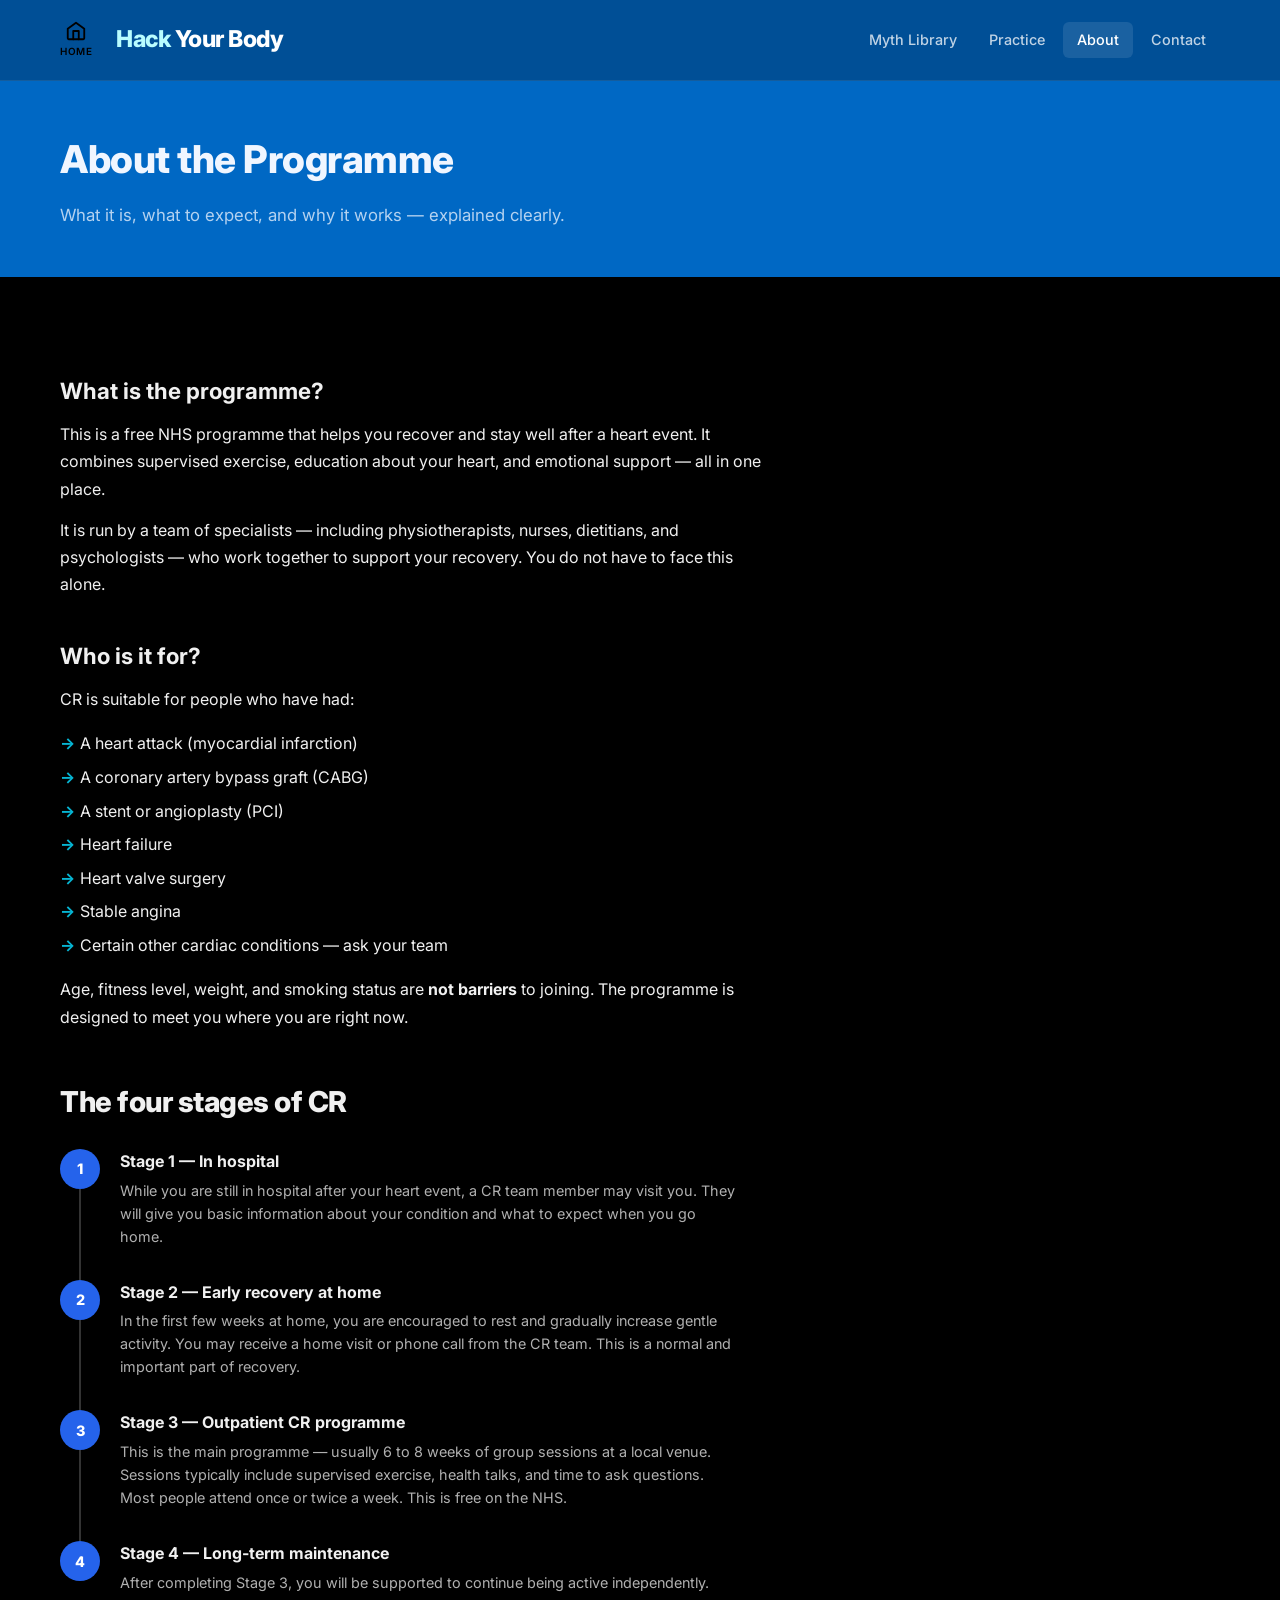
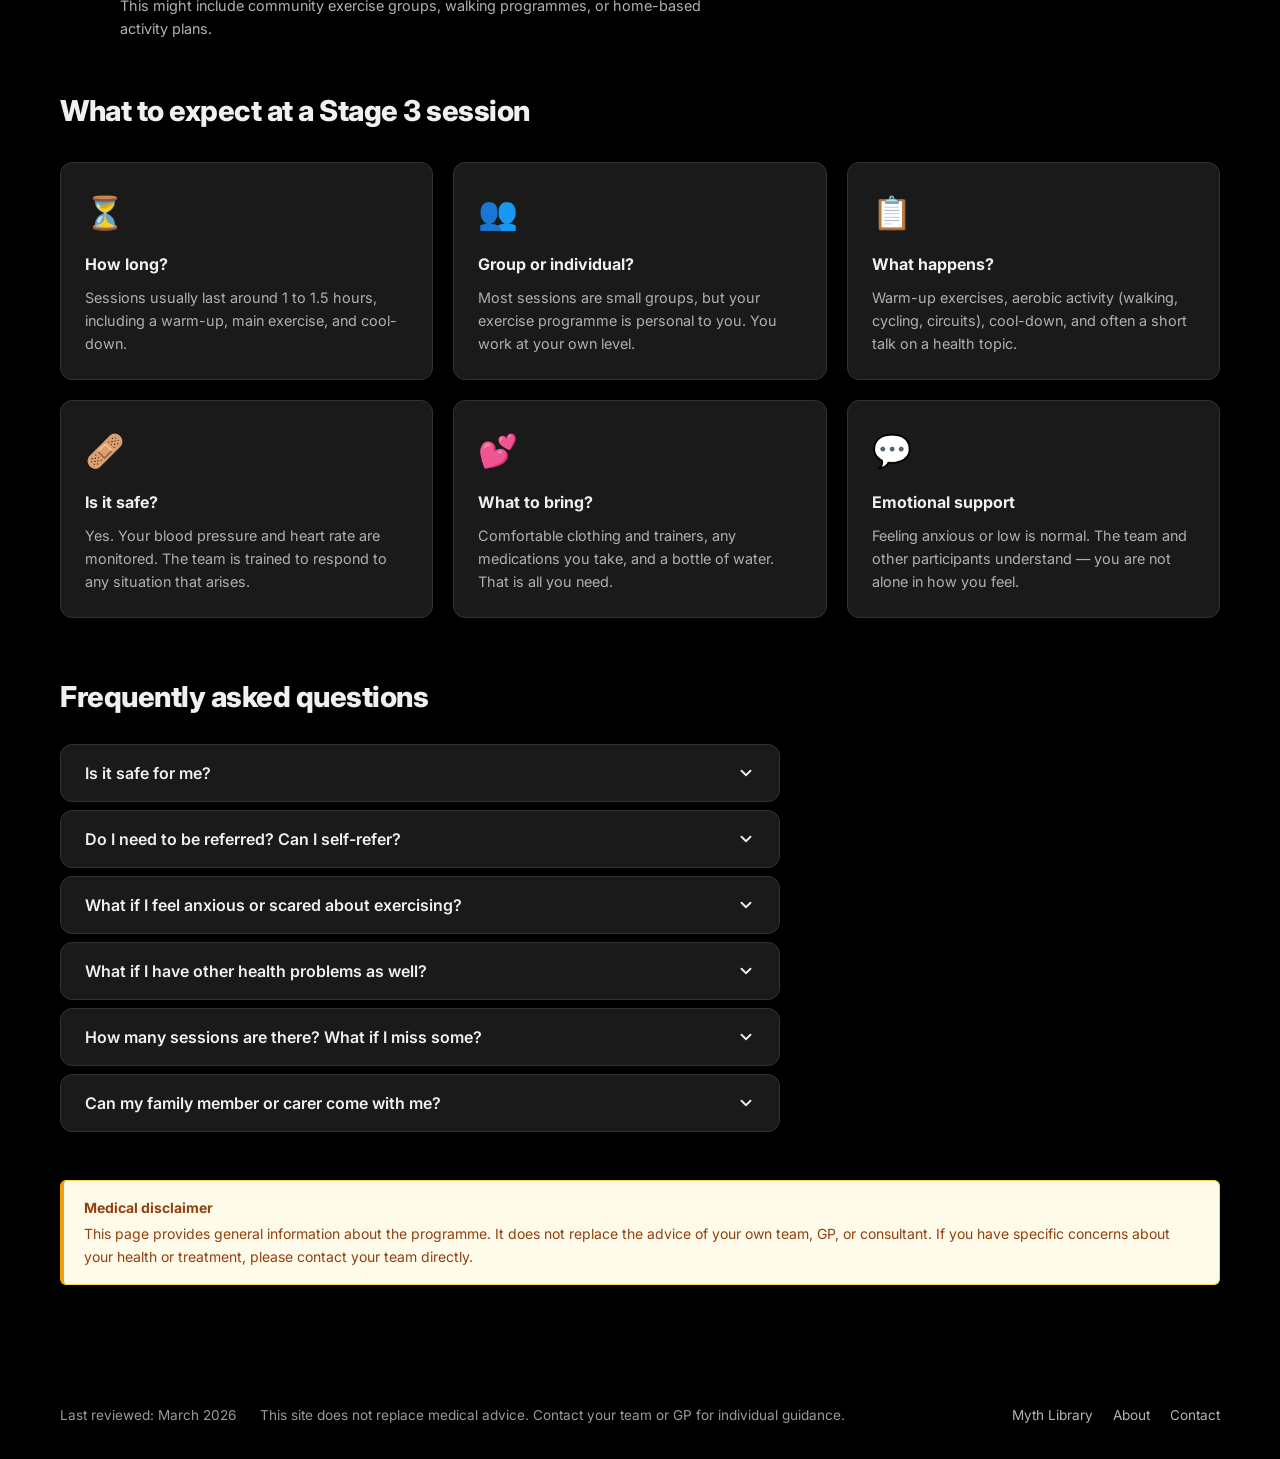
==== about.html @ 9293b3fe "Make home icon black; remove duplicate Home nav link from all pages Co-Authored-By: Claude Sonnet 4." ====
<!DOCTYPE html>
<html lang="en">
<head>
  <meta charset="UTF-8" />
  <meta name="viewport" content="width=device-width, initial-scale=1.0" />
  <title>About the Programme | Hack Your Body: Fact vs Myth</title>
  <meta name="description" content="What is the programme? What happens at sessions? Find clear, plain-English answers to your questions." />
  <link rel="stylesheet" href="css/style.css" />
</head>
<body>

  <!-- Desktop header -->
  <header class="site-header">
    <div class="container">
      <a href="index.html" class="home-icon-btn" aria-label="Home">
        <svg viewBox="0 0 24 24" fill="none" stroke="currentColor" stroke-width="2" stroke-linecap="round" stroke-linejoin="round" aria-hidden="true"><path d="M3 9.5L12 3l9 6.5V20a1 1 0 01-1 1H4a1 1 0 01-1-1z"/><path d="M9 21V12h6v9"/></svg>
        Home
      </a>
      <a href="index.html" class="logo"><span>Hack</span> Your Body</a>
      <nav aria-label="Main navigation">
        <a href="library.html">Myth Library</a>
        <a href="practice.html">Practice</a>
        <a href="about.html">About</a>
        <a href="contact.html">Contact</a>
      </nav>
    </div>
  </header>

  <!-- Page hero -->
  <section class="page-hero">
    <div class="container">
      <h1>About the Programme</h1>
      <p>What it is, what to expect, and why it works — explained clearly.</p>
    </div>
  </section>

  <main>
    <section class="section">
      <div class="container">

        <article class="prose">
          <h2>What is the programme?</h2>
          <p>
            This is a free NHS programme that helps you recover and stay well after a heart event.
            It combines supervised exercise, education about your heart, and emotional support — all in one place.
          </p>
          <p>
            It is run by a team of specialists — including physiotherapists, nurses, dietitians, and psychologists —
            who work together to support your recovery. You do not have to face this alone.
          </p>

          <h2>Who is it for?</h2>
          <p>CR is suitable for people who have had:</p>
          <ul>
            <li>A heart attack (myocardial infarction)</li>
            <li>A coronary artery bypass graft (CABG)</li>
            <li>A stent or angioplasty (PCI)</li>
            <li>Heart failure</li>
            <li>Heart valve surgery</li>
            <li>Stable angina</li>
            <li>Certain other cardiac conditions — ask your team</li>
          </ul>
          <p>
            Age, fitness level, weight, and smoking status are <strong>not barriers</strong> to joining.
            The programme is designed to meet you where you are right now.
          </p>
        </article>

        <!-- Stages timeline -->
        <h2 class="section-title" style="margin: 48px 0 24px;">The four stages of CR</h2>
        <div class="stages" role="list">
          <div class="stage-item" role="listitem">
            <div class="stage-num" aria-hidden="true">1</div>
            <div class="stage-body">
              <h3>Stage 1 — In hospital</h3>
              <p>
                While you are still in hospital after your heart event, a CR team member may visit you.
                They will give you basic information about your condition and what to expect when you go home.
              </p>
            </div>
          </div>
          <div class="stage-item" role="listitem">
            <div class="stage-num" aria-hidden="true">2</div>
            <div class="stage-body">
              <h3>Stage 2 — Early recovery at home</h3>
              <p>
                In the first few weeks at home, you are encouraged to rest and gradually increase gentle activity.
                You may receive a home visit or phone call from the CR team. This is a normal and important part of recovery.
              </p>
            </div>
          </div>
          <div class="stage-item" role="listitem">
            <div class="stage-num" aria-hidden="true">3</div>
            <div class="stage-body">
              <h3>Stage 3 — Outpatient CR programme</h3>
              <p>
                This is the main programme — usually 6 to 8 weeks of group sessions at a local venue.
                Sessions typically include supervised exercise, health talks, and time to ask questions.
                Most people attend once or twice a week. This is free on the NHS.
              </p>
            </div>
          </div>
          <div class="stage-item" role="listitem">
            <div class="stage-num" aria-hidden="true">4</div>
            <div class="stage-body">
              <h3>Stage 4 — Long-term maintenance</h3>
              <p>
                After completing Stage 3, you will be supported to continue being active independently.
                This might include community exercise groups, walking programmes, or home-based activity plans.
              </p>
            </div>
          </div>
        </div>

        <!-- What to expect -->
        <h2 class="section-title" style="margin: 48px 0 24px;">What to expect at a Stage 3 session</h2>
        <div class="info-grid">
          <div class="info-card">
            <div class="info-card-icon">&#9203;</div>
            <h3>How long?</h3>
            <p>Sessions usually last around 1 to 1.5 hours, including a warm-up, main exercise, and cool-down.</p>
          </div>
          <div class="info-card">
            <div class="info-card-icon">&#128101;</div>
            <h3>Group or individual?</h3>
            <p>Most sessions are small groups, but your exercise programme is personal to you. You work at your own level.</p>
          </div>
          <div class="info-card">
            <div class="info-card-icon">&#128203;</div>
            <h3>What happens?</h3>
            <p>Warm-up exercises, aerobic activity (walking, cycling, circuits), cool-down, and often a short talk on a health topic.</p>
          </div>
          <div class="info-card">
            <div class="info-card-icon">&#129657;</div>
            <h3>Is it safe?</h3>
            <p>Yes. Your blood pressure and heart rate are monitored. The team is trained to respond to any situation that arises.</p>
          </div>
          <div class="info-card">
            <div class="info-card-icon">&#128149;</div>
            <h3>What to bring?</h3>
            <p>Comfortable clothing and trainers, any medications you take, and a bottle of water. That is all you need.</p>
          </div>
          <div class="info-card">
            <div class="info-card-icon">&#128172;</div>
            <h3>Emotional support</h3>
            <p>Feeling anxious or low is normal. The team and other participants understand — you are not alone in how you feel.</p>
          </div>
        </div>

        <!-- FAQs -->
        <h2 class="section-title" style="margin: 56px 0 24px;">Frequently asked questions</h2>
        <div class="faq-list" role="list">

          <div class="faq-item" role="listitem">
            <button class="faq-question" aria-expanded="false" aria-controls="faq1">
              Is it safe for me?
              <svg class="chevron" width="18" height="18" viewBox="0 0 24 24" fill="none" stroke="currentColor" stroke-width="2.5" stroke-linecap="round" aria-hidden="true">
                <path d="M6 9l6 6 6-6"/>
              </svg>
            </button>
            <div class="faq-answer" id="faq1" role="region">
              Yes, for almost everyone. Before your first session you will have an individual assessment that checks your fitness,
              medical history, and any risk factors. The exercise programme is then designed specifically for you.
              The team monitors you at every session. Serious events during CR are extremely rare.
            </div>
          </div>

          <div class="faq-item" role="listitem">
            <button class="faq-question" aria-expanded="false" aria-controls="faq2">
              Do I need to be referred? Can I self-refer?
              <svg class="chevron" width="18" height="18" viewBox="0 0 24 24" fill="none" stroke="currentColor" stroke-width="2.5" stroke-linecap="round" aria-hidden="true">
                <path d="M6 9l6 6 6-6"/>
              </svg>
            </button>
            <div class="faq-answer" id="faq2" role="region">
              Most people are referred automatically by the hospital after a cardiac event.
              If you were not referred, or if some time has passed, you can ask your GP, cardiologist, or cardiac nurse to refer you.
              In some areas self-referral is possible — contact us to find out.
            </div>
          </div>

          <div class="faq-item" role="listitem">
            <button class="faq-question" aria-expanded="false" aria-controls="faq3">
              What if I feel anxious or scared about exercising?
              <svg class="chevron" width="18" height="18" viewBox="0 0 24 24" fill="none" stroke="currentColor" stroke-width="2.5" stroke-linecap="round" aria-hidden="true">
                <path d="M6 9l6 6 6-6"/>
              </svg>
            </button>
            <div class="faq-answer" id="faq3" role="region">
              This is one of the most common feelings people have before starting — and the team fully expects it.
              Tell your team how you feel at your first appointment. They will work at your pace, explain exactly what is happening,
              and support you every step of the way. Many people who were very anxious at the start find it to be life-changing.
            </div>
          </div>

          <div class="faq-item" role="listitem">
            <button class="faq-question" aria-expanded="false" aria-controls="faq4">
              What if I have other health problems as well?
              <svg class="chevron" width="18" height="18" viewBox="0 0 24 24" fill="none" stroke="currentColor" stroke-width="2.5" stroke-linecap="round" aria-hidden="true">
                <path d="M6 9l6 6 6-6"/>
              </svg>
            </button>
            <div class="faq-answer" id="faq4" role="region">
              The team are experienced in working with people who have multiple health conditions — such as diabetes,
              arthritis, obesity, or lung disease. Your programme will be adapted to take all of your needs into account.
              Just be honest about everything at your assessment.
            </div>
          </div>

          <div class="faq-item" role="listitem">
            <button class="faq-question" aria-expanded="false" aria-controls="faq5">
              How many sessions are there? What if I miss some?
              <svg class="chevron" width="18" height="18" viewBox="0 0 24 24" fill="none" stroke="currentColor" stroke-width="2.5" stroke-linecap="round" aria-hidden="true">
                <path d="M6 9l6 6 6-6"/>
              </svg>
            </button>
            <div class="faq-answer" id="faq5" role="region">
              Most Stage 3 programmes run for 6 to 8 weeks, typically one or two sessions per week.
              If you miss sessions, do not give up — contact the team. Every session you attend provides benefit,
              and partial attendance is far better than stopping completely.
            </div>
          </div>

          <div class="faq-item" role="listitem">
            <button class="faq-question" aria-expanded="false" aria-controls="faq6">
              Can my family member or carer come with me?
              <svg class="chevron" width="18" height="18" viewBox="0 0 24 24" fill="none" stroke="currentColor" stroke-width="2.5" stroke-linecap="round" aria-hidden="true">
                <path d="M6 9l6 6 6-6"/>
              </svg>
            </button>
            <div class="faq-answer" id="faq6" role="region">
              Yes — family members and carers are welcome to attend with you, especially at the start.
              Education sessions in particular are very helpful for people who support someone who has had a heart event.
              Let the team know when you book.
            </div>
          </div>

        </div>

        <div class="disclaimer" role="note" style="margin-top:48px;">
          <strong>Medical disclaimer</strong>
          This page provides general information about the programme. It does not replace the advice of your own team, GP, or consultant.
          If you have specific concerns about your health or treatment, please contact your team directly.
        </div>

      </div>
    </section>
  </main>

  <!-- Footer -->
  <footer class="site-footer">
    <div class="container">
      <div class="footer-meta">
        <span>Last reviewed: March 2026</span>
        <span>This site does not replace medical advice. Contact your team or GP for individual guidance.</span>
      </div>
      <div class="footer-links">
        <a href="library.html">Myth Library</a>
        <a href="about.html">About</a>
        <a href="contact.html">Contact</a>
      </div>
    </div>
  </footer>

  <!-- Mobile bottom nav -->
  <nav class="mobile-nav" aria-label="Mobile navigation">
    <a href="index.html">
      <svg viewBox="0 0 24 24" fill="none" stroke="currentColor" stroke-width="2" stroke-linecap="round" stroke-linejoin="round" aria-hidden="true">
        <path d="M3 9.5L12 3l9 6.5V20a1 1 0 01-1 1H4a1 1 0 01-1-1z"/><path d="M9 21V12h6v9"/>
      </svg>
      Home
    </a>
    <a href="library.html">
      <svg viewBox="0 0 24 24" fill="none" stroke="currentColor" stroke-width="2" stroke-linecap="round" stroke-linejoin="round" aria-hidden="true">
        <rect x="3" y="3" width="7" height="7" rx="1"/><rect x="14" y="3" width="7" height="7" rx="1"/>
        <rect x="3" y="14" width="7" height="7" rx="1"/><rect x="14" y="14" width="7" height="7" rx="1"/>
      </svg>
      Library
    </a>
    <a href="about.html" class="active">
      <svg viewBox="0 0 24 24" fill="none" stroke="currentColor" stroke-width="2" stroke-linecap="round" stroke-linejoin="round" aria-hidden="true">
        <circle cx="12" cy="12" r="10"/><path d="M12 8v4M12 16h.01"/>
      </svg>
      About
    </a>
    <a href="contact.html">
      <svg viewBox="0 0 24 24" fill="none" stroke="currentColor" stroke-width="2" stroke-linecap="round" stroke-linejoin="round" aria-hidden="true">
        <path d="M22 16.92v3a2 2 0 01-2.18 2 19.8 19.8 0 01-8.63-3.07A19.5 19.5 0 013.07 9.8a19.8 19.8 0 01-3.07-8.67A2 2 0 012 1h3a2 2 0 012 1.72c.127.96.361 1.903.7 2.81a2 2 0 01-.45 2.11L6.09 8.91a16 16 0 006 6l1.27-1.27a2 2 0 012.11-.45c.907.339 1.85.573 2.81.7A2 2 0 0122 16.92z"/>
      </svg>
      Contact
    </a>
  </nav>

  <script src="js/app.js"></script>
</body>
</html>
---- css/style.css ----
/* ─────────────────────────────────────────────
   Hack Your Body: Fact vs Myth
   Main Stylesheet
───────────────────────────────────────────── */

/* Google Fonts */
@import url('https://fonts.googleapis.com/css2?family=Inter:wght@400;500;600;700;800&display=swap');

/* ─── Variables ─────────────────────────────── */
:root {
  --color-hero-bg:   #0068C4;
  --color-hero-text: #f0f6ff;
  --color-primary:   #2563eb;
  --color-primary-dark: #1d4ed8;
  --color-accent:    #06b6d4;
  --color-myth:      #dc2626;
  --color-myth-bg:   #fff5f5;
  --color-fact:      #16a34a;
  --color-fact-bg:   #f0fdf4;
  --color-bg:        #000000;
  --color-card:      #1a1a1a;
  --color-text:      #f0f0f0;
  --color-muted:     #b0b0b0;
  --color-border:    #333333;
  --color-tag-bg:    #e0f2fe;
  --color-tag-text:  #0369a1;

  --font:            'Inter', system-ui, -apple-system, sans-serif;
  --radius-sm:       6px;
  --radius-md:       12px;
  --radius-lg:       20px;
  --shadow-sm:       0 1px 3px rgba(0,0,0,.08), 0 1px 2px rgba(0,0,0,.06);
  --shadow-md:       0 4px 16px rgba(0,0,0,.10), 0 2px 6px rgba(0,0,0,.06);
  --shadow-lg:       0 10px 40px rgba(0,0,0,.14);
  --transition:      0.2s ease;
  --max-width:       1200px;
  --mobile-nav-h:    68px;
}

/* ─── Reset ─────────────────────────────── */
*, *::before, *::after { box-sizing: border-box; margin: 0; padding: 0; }
html { font-size: 16px; scroll-behavior: smooth; }
body {
  font-family: var(--font);
  background: var(--color-bg);
  color: var(--color-text);
  line-height: 1.6;
  padding-bottom: calc(var(--mobile-nav-h) + 8px);
}
img { max-width: 100%; display: block; }
a { color: var(--color-primary); text-decoration: none; }
a:hover { text-decoration: underline; }
button { font-family: var(--font); cursor: pointer; }
ul { list-style: none; }

/* ─── Utilities ─────────────────────────────── */
.container {
  width: 100%;
  max-width: var(--max-width);
  margin: 0 auto;
  padding: 0 20px;
}
.sr-only {
  position: absolute; width: 1px; height: 1px;
  padding: 0; margin: -1px; overflow: hidden;
  clip: rect(0,0,0,0); border: 0;
}
.text-muted { color: var(--color-muted); }

/* ─── Buttons ─────────────────────────────── */
.btn {
  display: inline-flex;
  align-items: center;
  gap: 8px;
  padding: 12px 24px;
  border-radius: var(--radius-md);
  font-size: 0.95rem;
  font-weight: 600;
  border: 2px solid transparent;
  transition: all var(--transition);
  cursor: pointer;
  text-decoration: none;
}
.btn-primary {
  background: var(--color-primary);
  color: #fff;
}
.btn-primary:hover {
  background: var(--color-primary-dark);
  text-decoration: none;
  transform: translateY(-1px);
  box-shadow: var(--shadow-md);
}
.btn-outline {
  background: transparent;
  border-color: var(--color-primary);
  color: var(--color-primary);
}
.btn-outline:hover {
  background: var(--color-primary);
  color: #fff;
  text-decoration: none;
}
.btn-ghost {
  background: transparent;
  border-color: transparent;
  color: var(--color-muted);
}
.btn-ghost:hover { background: var(--color-border); text-decoration: none; }

/* ─── Home icon button ───────────────────────────── */
.home-icon-btn {
  display: flex;
  flex-direction: column;
  align-items: center;
  gap: 2px;
  color: #000;
  text-decoration: none;
  font-size: 0.62rem;
  font-weight: 600;
  letter-spacing: 0.6px;
  text-transform: uppercase;
  flex-shrink: 0;
  transition: opacity 0.2s;
}
.home-icon-btn:hover { opacity: 0.7; }
.home-icon-btn svg { width: 22px; height: 22px; }

/* ─── Desktop Header ─────────────────────────────── */
.site-header {
  background: #004F96;
  position: relative;
  z-index: 100;
  position: sticky;
  top: 0;
  z-index: 100;
  border-bottom: 1px solid rgba(255,255,255,.08);
}
.site-header .container {
  display: flex;
  align-items: center;
  height: 80px;
  gap: 24px;
}
.logo {
  font-size: 1.45rem;
  font-weight: 800;
  color: #fff;
  letter-spacing: -0.5px;
  text-decoration: none;
  flex-shrink: 0;
  margin-right: auto;
}
.hero-logo {
  height: 160px;
  width: auto;
  margin: 0 auto 24px;
  display: block;
}
.logo span { color: #B8FDFF; }
.logo-est {
  font-size: 0.62rem;
  color: rgba(255,255,255,0.4);
  font-weight: 400;
  letter-spacing: 0.5px;
  margin-left: 6px;
  vertical-align: super;
}
.header-search-wrap {
  display: flex;
  align-items: center;
  gap: 4px;
  width: 220px;
}
.header-search-wrap .search-icon { color: rgba(255,255,255,0.4); flex-shrink: 0; width: 13px; height: 13px; }
.header-search-wrap input {
  background: transparent;
  border: none;
  border-bottom: 1px solid rgba(255,255,255,0.2);
  outline: none;
  color: rgba(255,255,255,0.8);
  font-size: 0.68rem;
  width: 100%;
  padding: 1px 0;
  transition: border-color 0.3s ease;
}
.header-search-wrap:focus-within input { border-color: rgba(255,255,255,0.5); }
.header-search-wrap input::placeholder { color: rgba(255,255,255,0.35); }
.site-header nav {
  display: flex;
  align-items: center;
  gap: 4px;
}
.site-header nav a {
  color: rgba(255,255,255,.75);
  font-size: 0.9rem;
  font-weight: 500;
  padding: 6px 14px;
  border-radius: var(--radius-sm);
  text-decoration: none;
  transition: all var(--transition);
}
.site-header nav a:hover,
.site-header nav a.active {
  color: #fff;
  background: rgba(255,255,255,.1);
}


/* ─── Abbreviation expanders ────────────── */
.abbr-list {
  display: flex;
  flex-direction: row;
  gap: 8px;
  margin-top: 28px;
  margin-left: auto;
  margin-right: auto;
  text-align: left;
  justify-content: center;
}
.abbr-item {
  background: rgba(255,255,255,0.07);
  border: 1px solid rgba(255,255,255,0.12);
  border-radius: 8px;
  overflow: hidden;
}
.abbr-trigger {
  width: 100%;
  display: flex;
  align-items: center;
  gap: 12px;
  padding: 10px 16px;
  background: transparent;
  border: none;
  color: #fff;
}
.abbr-icon {
  font-size: 1.2rem;
  line-height: 1;
}
.abbr-tag {
  font-size: 0.95rem;
  font-weight: 700;
  color: #7DF9FF;
  letter-spacing: 0.5px;
}
.abbr-body {
  max-height: 0;
  overflow: hidden;
  transition: max-height 0.35s ease, padding 0.35s ease;
  font-size: 0.82rem;
  color: rgba(255,255,255,0.8);
  padding: 0 16px;
}
.abbr-item:hover .abbr-body {
  max-height: 120px;
  padding: 0 16px 12px;
}
.abbr-item:nth-child(1) {
  background: rgba(52,211,153,0.12);
  border-color: rgba(52,211,153,0.45);
}
.abbr-item:nth-child(2) {
  background: rgba(180,100,255,0.12);
  border-color: rgba(180,100,255,0.45);
}
.abbr-item:nth-child(3) {
  background: rgba(255,160,30,0.12);
  border-color: rgba(255,160,30,0.45);
}
.abbr-item:nth-child(1):hover, .abbr-item:nth-child(1).tapped { background: rgba(52,211,153,0.22);  border-color: rgba(52,211,153,0.7); }
.abbr-item:nth-child(2):hover, .abbr-item:nth-child(2).tapped { background: rgba(180,100,255,0.22); border-color: rgba(180,100,255,0.7); }
.abbr-item:nth-child(3):hover, .abbr-item:nth-child(3).tapped { background: rgba(255,160,30,0.22);  border-color: rgba(255,160,30,0.7); }
.abbr-item.tapped .abbr-body { max-height: 120px; padding: 0 16px 12px; }

/* ─── Navigation Hub ────────────────────── */
.nav-hub {
  padding: 60px 0 80px;
  position: relative;
  z-index: 1;
  overflow: visible;
}
.nav-hub-with-logos {
  display: flex;
  align-items: center;
  justify-content: center;
  gap: 24px;
}
.hub-side-logo {
  height: 100px;
  width: auto;
  flex-shrink: 0;
  opacity: 0.85;
}
.nav-hub-grid {
  display: grid;
  grid-template-columns: repeat(3, 1fr);
  gap: 24px;
  max-width: 900px;
  margin: 0 auto;
}
.nav-hub-card {
  display: flex;
  flex-direction: column;
  background: #1a1a1a;
  border: 1px solid #333;
  border-radius: 16px;
  overflow: hidden;
  text-decoration: none;
  transition: transform 0.2s ease, border-color 0.2s ease, box-shadow 0.2s ease;
  aspect-ratio: 1 / 1;
  cursor: pointer;
}
.nav-hub-card:hover {
  transform: translateY(-4px);
  border-color: #7DF9FF;
  box-shadow: 0 8px 32px rgba(125,249,255,0.15);
  text-decoration: none;
}
.nav-hub-img-placeholder {
  flex: 1;
  background: #2a2a2a;
  display: flex;
  align-items: center;
  justify-content: center;
  border-bottom: 1px solid #333;
}
.nav-hub-img-text {
  color: #666;
  font-size: 0.85rem;
}
.nav-hub-icon {
  flex: 1;
  display: flex;
  align-items: center;
  justify-content: center;
  font-size: 4rem;
}
.nav-hub-label {
  display: flex;
  align-items: center;
  justify-content: space-between;
  padding: 16px 20px;
  background: #111;
  border-top: 1px solid #333;
}
.nav-hub-title {
  color: #f0f0f0;
  font-size: 1rem;
  font-weight: 700;
  line-height: 1.3;
}
.nav-hub-arrow {
  color: #7DF9FF;
  font-size: 1.2rem;
  font-weight: 700;
  flex-shrink: 0;
  margin-left: 12px;
}
.nav-hub-card--tbd {
  opacity: 0.5;
  pointer-events: none;
}
@media (max-width: 700px) {
  .nav-hub-with-logos {
    flex-direction: column;
    gap: 16px;
  }
  .hub-side-logo {
    height: 60px;
  }
  .nav-hub-grid {
    grid-template-columns: 1fr;
    width: 100%;
  }
  .nav-hub-card {
    aspect-ratio: 3 / 1;
    flex-direction: row;
  }
  .nav-hub-img-placeholder {
    border-bottom: none;
    border-right: 1px solid #333;
    width: 120px;
    flex-shrink: 0;
  }
  .nav-hub-icon {
    font-size: 2rem;
    width: 80px;
    flex-shrink: 0;
  }
  .nav-hub-label {
    flex: 1;
  }
  .abbr-list {
    flex-direction: column;
  }
  .abbr-item {
    width: 100%;
  }
}

/* ─── Lightning Bolts ───────────────────── */
.bolt-layer {
  position: fixed;
  inset: 0;
  pointer-events: none;
  z-index: 0;
}
.bolt {
  position: absolute;
  fill: #7DF9FF;
  opacity: 0.45;
  cursor: pointer;
  transition: transform 0.2s ease, opacity 0.2s ease;
  pointer-events: all;
}
.bolt:hover { opacity: 1; }
.bolt-1 { width: 36px; height: 50px; top:  8%;  left:  3%;  transform: rotate(-10deg); }
.bolt-2 { width: 52px; height: 70px; top: 42%;  left:  1%;  transform: rotate(8deg); }
.bolt-3 { width: 28px; height: 40px; top: 75%;  left:  5%;  transform: rotate(15deg); }
.bolt-4 { width: 48px; height: 65px; top: 20%;  right:  2%; transform: rotate(-12deg); }
.bolt-5 { width: 30px; height: 42px; top: 60%;  right:  4%; transform: rotate(-15deg); }
.bolt-6 { width: 22px; height: 32px; top: 88%;  right:  7%; transform: rotate(10deg); }
.bolt-7 { width: 26px; height: 38px; top: 12%;  left: 48%;  transform: rotate(-8deg); }
.bolt-8 { width: 34px; height: 48px; top: 55%;  left: 52%;  transform: rotate(12deg); }
.bolt-9 { width: 28px; height: 40px; top: 82%;  left: 30%;  transform: rotate(-18deg); }
.bolt-1:hover { transform: rotate(-10deg) scale(1.3); }
.bolt-2:hover { transform: rotate(8deg)   scale(1.3); }
.bolt-3:hover { transform: rotate(15deg)  scale(1.3); }
.bolt-4:hover { transform: rotate(-12deg) scale(1.3); }
.bolt-5:hover { transform: rotate(-15deg) scale(1.3); }
.bolt-6:hover { transform: rotate(10deg)  scale(1.3); }
.bolt-7:hover { transform: rotate(-8deg)  scale(1.3); }
.bolt-8:hover { transform: rotate(12deg)  scale(1.3); }
.bolt-9:hover { transform: rotate(-18deg) scale(1.3); }

/* ─── Hero ─────────────────────────────── */
.hero {
  position: relative;
  z-index: 1;
  background: linear-gradient(to bottom, var(--color-hero-bg) 60%, #000000 100%);
  color: var(--color-hero-text);
  padding: 56px 0 48px;
  text-align: center;
  position: relative;
  overflow: visible;
}
.hero::before {
  content: '';
  position: absolute;
  inset: 0;
  background: radial-gradient(ellipse at 60% 0%, rgba(6,182,212,.15) 0%, transparent 70%),
              radial-gradient(ellipse at 10% 100%, rgba(37,99,235,.12) 0%, transparent 60%);
  pointer-events: none;
}
.hero .container { position: relative; }
.hero-eyebrow {
  display: inline-block;
  font-size: 0.75rem;
  font-weight: 700;
  text-transform: uppercase;
  letter-spacing: 1.5px;
  color: var(--color-accent);
  margin-bottom: 16px;
}
.hero h1 {
  font-size: clamp(2rem, 6vw, 3.5rem);
  font-weight: 800;
  letter-spacing: -1.5px;
  line-height: 1.1;
  margin-bottom: 16px;
}
.hero-hack { color: var(--color-accent); }
.hero h1 em {
  font-style: normal;
  color: #fff;
}
.hero-sub {
  font-size: clamp(1rem, 2.5vw, 1.2rem);
  color: rgba(240,246,255,.75);
  max-width: 560px;
  margin: 0 auto 36px;
}

/* Search bar */
.search-wrap {
  max-width: 560px;
  margin: 0 auto 32px;
  position: relative;
}
.search-wrap .search-icon {
  position: absolute;
  left: 18px;
  top: 50%;
  transform: translateY(-50%);
  color: var(--color-muted);
  pointer-events: none;
}
#search-input {
  width: 100%;
  padding: 16px 20px 16px 50px;
  border-radius: var(--radius-lg);
  border: 2px solid transparent;
  font-size: 1rem;
  font-family: var(--font);
  background: #fff;
  color: var(--color-text);
  box-shadow: var(--shadow-lg);
  outline: none;
  transition: border-color var(--transition);
}
#search-input:focus { border-color: var(--color-primary); }
#search-input::placeholder { color: var(--color-muted); }

/* Tag filter strip */
.tag-filter-strip {
  display: flex;
  flex-wrap: wrap;
  gap: 8px;
  justify-content: center;
}
.tag-filter-btn {
  padding: 6px 16px;
  border-radius: 999px;
  border: 2px solid rgba(255,255,255,.2);
  background: transparent;
  color: rgba(255,255,255,.8);
  font-size: 0.82rem;
  font-weight: 600;
  cursor: pointer;
  transition: all var(--transition);
}
.tag-filter-btn:hover {
  border-color: var(--color-accent);
  color: #fff;
}
.tag-filter-btn.active {
  background: var(--color-accent);
  border-color: var(--color-accent);
  color: #fff;
}

/* ─── Section wrappers ─────────────────────────────── */
.section {
  padding: 56px 0;
}
.section-header {
  display: flex;
  align-items: baseline;
  justify-content: space-between;
  flex-wrap: wrap;
  gap: 12px;
  margin-bottom: 32px;
}
.section-title {
  font-size: clamp(1.4rem, 3vw, 1.8rem);
  font-weight: 800;
  letter-spacing: -0.5px;
}
.section-count {
  font-size: 0.85rem;
  color: var(--color-muted);
  font-weight: 500;
}

/* ─── Cards grid ─────────────────────────────── */
.cards-grid {
  display: grid;
  grid-template-columns: 1fr;
  gap: 20px;
}
@media (min-width: 640px) {
  .cards-grid { grid-template-columns: repeat(2, 1fr); }
}
@media (min-width: 1024px) {
  .cards-grid { grid-template-columns: repeat(3, 1fr); }
}

/* ─── Myth Card ─────────────────────────────── */
.myth-card {
  background: var(--color-card);
  border-radius: var(--radius-md);
  box-shadow: var(--shadow-sm);
  overflow: hidden;
  display: flex;
  flex-direction: column;
  transition: box-shadow var(--transition), transform var(--transition);
  border: 1px solid var(--color-border);
}
.myth-card:hover {
  box-shadow: var(--shadow-md);
  transform: translateY(-2px);
}
.myth-card[hidden] { display: none; }

.card-myth {
  background: var(--color-myth-bg);
  padding: 20px;
  border-left: 4px solid var(--color-myth);
}
.card-fact {
  padding: 20px;
  flex: 1;
  display: flex;
  flex-direction: column;
  gap: 12px;
  border-left: 4px solid var(--color-fact);
  border-left-width: 0;
  position: relative;
}
.card-fact::before {
  content: '';
  position: absolute;
  left: 0; top: 0; bottom: 0;
  width: 4px;
  background: var(--color-fact);
}

.label {
  display: inline-flex;
  align-items: center;
  gap: 5px;
  font-size: 0.7rem;
  font-weight: 700;
  text-transform: uppercase;
  letter-spacing: 1px;
  padding: 3px 10px;
  border-radius: 999px;
  margin-bottom: 8px;
}
.label-myth {
  background: var(--color-myth);
  color: #fff;
}
.label-fact {
  background: var(--color-fact);
  color: #fff;
}

.card-myth p {
  font-size: 0.95rem;
  color: #7f1d1d;
  line-height: 1.55;
  font-style: italic;
}
.card-fact p {
  font-size: 0.95rem;
  color: var(--color-text);
  line-height: 1.55;
}

/* Detail block (shown in detail mode) */
.card-detail {
  display: none;
  flex-direction: column;
  gap: 10px;
  padding-top: 8px;
  border-top: 1px solid var(--color-border);
}
.detail-mode .card-detail { display: flex; }

.detail-item {
  font-size: 0.875rem;
  color: var(--color-text);
}
.detail-item strong {
  display: block;
  font-size: 0.75rem;
  text-transform: uppercase;
  letter-spacing: 0.8px;
  color: var(--color-muted);
  margin-bottom: 3px;
  font-weight: 700;
}

/* Evidence accordion */
.evidence-toggle {
  display: flex;
  align-items: center;
  gap: 6px;
  background: none;
  border: 1px solid var(--color-border);
  border-radius: var(--radius-sm);
  padding: 6px 12px;
  font-size: 0.8rem;
  font-weight: 600;
  color: var(--color-primary);
  cursor: pointer;
  transition: all var(--transition);
  align-self: flex-start;
  margin-top: 4px;
}
.evidence-toggle:hover { background: var(--color-bg); }
.evidence-toggle .chevron {
  transition: transform var(--transition);
}
.evidence-toggle[aria-expanded="true"] .chevron { transform: rotate(180deg); }

.evidence-content {
  display: none;
  padding: 12px;
  background: var(--color-bg);
  border-radius: var(--radius-sm);
  margin-top: 4px;
}
.evidence-content.open { display: block; }
.evidence-content li {
  font-size: 0.8rem;
  color: var(--color-muted);
  line-height: 1.6;
  padding: 4px 0;
  border-bottom: 1px solid var(--color-border);
}
.evidence-content li:last-child { border-bottom: none; }

/* Card footer / tags */
.card-footer {
  padding: 12px 20px 16px;
  display: flex;
  flex-wrap: wrap;
  gap: 6px;
}
.tag-chip {
  font-size: 0.75rem;
  font-weight: 600;
  color: var(--color-tag-text);
  background: var(--color-tag-bg);
  padding: 3px 10px;
  border-radius: 999px;
}

/* ─── No results ─────────────────────────────── */
.no-results {
  grid-column: 1/-1;
  text-align: center;
  padding: 60px 20px;
  color: var(--color-muted);
}
.no-results svg { margin: 0 auto 16px; opacity: .4; }
.no-results h3 { font-size: 1.2rem; margin-bottom: 8px; color: var(--color-text); }
.no-results p { font-size: 0.9rem; }

/* ─── CTA Strip ─────────────────────────────── */
.cta-strip {
  background: var(--color-primary);
  color: #fff;
  padding: 48px 0;
  text-align: center;
}
.cta-strip h2 {
  font-size: clamp(1.4rem, 3vw, 2rem);
  font-weight: 800;
  margin-bottom: 12px;
}
.cta-strip p {
  color: rgba(255,255,255,.8);
  max-width: 520px;
  margin: 0 auto 28px;
}
.cta-strip .btn-group {
  display: flex;
  gap: 12px;
  justify-content: center;
  flex-wrap: wrap;
}
.cta-strip .btn-primary {
  background: #fff;
  color: var(--color-primary);
}
.cta-strip .btn-primary:hover { background: #e0e7ff; }
.cta-strip .btn-outline {
  border-color: rgba(255,255,255,.5);
  color: #fff;
}
.cta-strip .btn-outline:hover { background: rgba(255,255,255,.15); }

/* ─── Page Hero (inner pages) ─────────────────────────────── */
.page-hero {
  background: var(--color-hero-bg);
  color: var(--color-hero-text);
  padding: 48px 0;
}
.page-hero h1 {
  font-size: clamp(1.6rem, 4vw, 2.4rem);
  font-weight: 800;
  letter-spacing: -0.5px;
  margin-bottom: 12px;
}
.page-hero p {
  color: rgba(240,246,255,.75);
  font-size: 1.05rem;
  max-width: 600px;
}

/* ─── Prose / Info sections ─────────────────────────────── */
.prose {
  max-width: 720px;
}
.prose h2 {
  font-size: 1.4rem;
  font-weight: 700;
  margin: 40px 0 12px;
  color: var(--color-text);
}
.prose h3 {
  font-size: 1.1rem;
  font-weight: 700;
  margin: 28px 0 8px;
  color: var(--color-text);
}
.prose p { margin-bottom: 14px; line-height: 1.7; }
.prose ul { margin: 0 0 14px 0; }
.prose ul li {
  padding: 4px 0 4px 20px;
  position: relative;
  line-height: 1.6;
}
.prose ul li::before {
  content: '→';
  position: absolute;
  left: 0;
  color: var(--color-accent);
  font-weight: 700;
}

/* FAQ accordion */
.faq-list { display: flex; flex-direction: column; gap: 8px; max-width: 720px; }
.faq-item {
  background: var(--color-card);
  border: 1px solid var(--color-border);
  border-radius: var(--radius-md);
  overflow: hidden;
}
.faq-question {
  width: 100%;
  text-align: left;
  background: none;
  border: none;
  padding: 18px 24px;
  font-size: 1rem;
  font-weight: 600;
  color: var(--color-text);
  cursor: pointer;
  display: flex;
  justify-content: space-between;
  align-items: center;
  gap: 12px;
  transition: background var(--transition);
}
.faq-question:hover { background: var(--color-bg); }
.faq-question .chevron { flex-shrink: 0; transition: transform var(--transition); }
.faq-question[aria-expanded="true"] .chevron { transform: rotate(180deg); }
.faq-answer {
  display: none;
  padding: 0 24px 18px;
  color: var(--color-text);
  line-height: 1.7;
  font-size: 0.95rem;
}
.faq-answer.open { display: block; }

/* Info grid */
.info-grid {
  display: grid;
  grid-template-columns: 1fr;
  gap: 20px;
  margin: 28px 0;
}
@media (min-width: 600px) {
  .info-grid { grid-template-columns: repeat(2, 1fr); }
}
@media (min-width: 900px) {
  .info-grid { grid-template-columns: repeat(3, 1fr); }
}
.info-card {
  background: var(--color-card);
  border: 1px solid var(--color-border);
  border-radius: var(--radius-md);
  padding: 24px;
  box-shadow: var(--shadow-sm);
}
.info-card-icon {
  font-size: 2rem;
  margin-bottom: 14px;
}
.info-card h3 {
  font-size: 1rem;
  font-weight: 700;
  margin-bottom: 8px;
}
.info-card p {
  font-size: 0.9rem;
  color: var(--color-muted);
  line-height: 1.6;
}

/* Stage timeline */
.stages {
  display: flex;
  flex-direction: column;
  gap: 0;
  max-width: 680px;
  margin: 24px 0;
}
.stage-item {
  display: flex;
  gap: 20px;
  padding-bottom: 32px;
  position: relative;
}
.stage-item:last-child { padding-bottom: 0; }
.stage-item::after {
  content: '';
  position: absolute;
  left: 19px;
  top: 40px;
  bottom: 0;
  width: 2px;
  background: var(--color-border);
}
.stage-item:last-child::after { display: none; }
.stage-num {
  flex-shrink: 0;
  width: 40px;
  height: 40px;
  border-radius: 50%;
  background: var(--color-primary);
  color: #fff;
  font-weight: 800;
  font-size: 0.9rem;
  display: flex;
  align-items: center;
  justify-content: center;
  position: relative;
  z-index: 1;
}
.stage-body h3 { font-size: 1rem; font-weight: 700; margin-bottom: 4px; }
.stage-body p { font-size: 0.9rem; color: var(--color-muted); line-height: 1.6; }

/* Contact cards */
.contact-grid {
  display: grid;
  grid-template-columns: 1fr;
  gap: 20px;
  margin: 32px 0;
}
@media (min-width: 640px) {
  .contact-grid { grid-template-columns: repeat(2, 1fr); }
}
.contact-card {
  background: var(--color-card);
  border: 1px solid var(--color-border);
  border-radius: var(--radius-md);
  padding: 28px;
  box-shadow: var(--shadow-sm);
}
.contact-card-icon {
  width: 48px; height: 48px;
  border-radius: var(--radius-sm);
  background: var(--color-tag-bg);
  display: flex;
  align-items: center;
  justify-content: center;
  font-size: 1.4rem;
  margin-bottom: 16px;
}
.contact-card h3 { font-size: 1.05rem; font-weight: 700; margin-bottom: 8px; }
.contact-card p { font-size: 0.9rem; color: var(--color-muted); line-height: 1.6; }
.contact-card a { color: var(--color-primary); font-weight: 600; }

/* Disclaimer box */
.disclaimer {
  background: #fffbeb;
  border: 1px solid #fcd34d;
  border-left: 4px solid #f59e0b;
  border-radius: var(--radius-sm);
  padding: 16px 20px;
  font-size: 0.875rem;
  color: #92400e;
  line-height: 1.6;
  margin: 32px 0;
}
.disclaimer strong { display: block; margin-bottom: 4px; }

/* ─── Footer ─────────────────────────────── */
.site-footer {
  background: #000000;
  color: rgba(255,255,255,.6);
  font-size: 0.85rem;
  padding: 32px 0;
  margin-bottom: var(--mobile-nav-h);
}
.site-footer .container {
  display: flex;
  flex-wrap: wrap;
  gap: 16px;
  align-items: center;
  justify-content: space-between;
}
.site-footer a { color: rgba(255,255,255,.7); }
.site-footer a:hover { color: #fff; }
.footer-meta { display: flex; flex-wrap: wrap; gap: 12px 24px; }
.footer-links { display: flex; gap: 20px; flex-wrap: wrap; }

/* ─── Mobile bottom nav ─────────────────────────────── */
.mobile-nav {
  display: flex;
  position: fixed;
  bottom: 0;
  left: 0;
  right: 0;
  height: var(--mobile-nav-h);
  background: var(--color-hero-bg);
  border-top: 1px solid rgba(255,255,255,.1);
  z-index: 200;
  box-shadow: 0 -4px 20px rgba(0,0,0,.2);
}
.mobile-nav a {
  flex: 1;
  display: flex;
  flex-direction: column;
  align-items: center;
  justify-content: center;
  gap: 4px;
  color: rgba(255,255,255,.5);
  font-size: 0.65rem;
  font-weight: 600;
  text-transform: uppercase;
  letter-spacing: 0.5px;
  text-decoration: none;
  transition: color var(--transition);
  padding-bottom: 4px;
}
.mobile-nav a svg { width: 22px; height: 22px; }
.mobile-nav a.active,
.mobile-nav a:hover { color: var(--color-accent); text-decoration: none; }

/* ─── Library page extras ─────────────────────────────── */
.library-controls {
  display: flex;
  flex-wrap: wrap;
  gap: 12px;
  align-items: center;
  justify-content: space-between;
  margin-bottom: 28px;
}
.active-filter-badge {
  display: inline-flex;
  align-items: center;
  gap: 6px;
  background: var(--color-primary);
  color: #fff;
  font-size: 0.8rem;
  font-weight: 600;
  padding: 4px 12px;
  border-radius: 999px;
}
.active-filter-badge button {
  background: none;
  border: none;
  color: rgba(255,255,255,.8);
  font-size: 1rem;
  line-height: 1;
  padding: 0;
  cursor: pointer;
}

/* ─── Share button ─────────────────────────────── */
.share-btn {
  display: inline-flex;
  align-items: center;
  gap: 6px;
  padding: 8px 16px;
  border-radius: var(--radius-sm);
  border: 1px solid var(--color-border);
  background: var(--color-card);
  font-size: 0.85rem;
  font-weight: 600;
  color: var(--color-muted);
  cursor: pointer;
  transition: all var(--transition);
}
.share-btn:hover { border-color: var(--color-primary); color: var(--color-primary); }
.share-btn.copied { color: var(--color-fact); border-color: var(--color-fact); }

/* ─── Responsive desktop tweaks ─────────────────────────────── */
@media (min-width: 768px) {
  /* Hide mobile nav on tablet+ */
  .mobile-nav { display: none; }
  body { padding-bottom: 0; }
  .site-footer { margin-bottom: 0; }
}

@media (max-width: 767px) {
  /* Collapse desktop header nav on mobile */
  .site-header nav { display: none; }
  .site-header .container { justify-content: space-between; }
}

/* ─── Focus styles (a11y) ─────────────────────────────── */
:focus-visible {
  outline: 3px solid var(--color-accent);
  outline-offset: 2px;
  border-radius: 3px;
}

/* ─── High contrast text helpers ─────────────────────────────── */
.text-myth { color: var(--color-myth); }
.text-fact { color: var(--color-fact); }
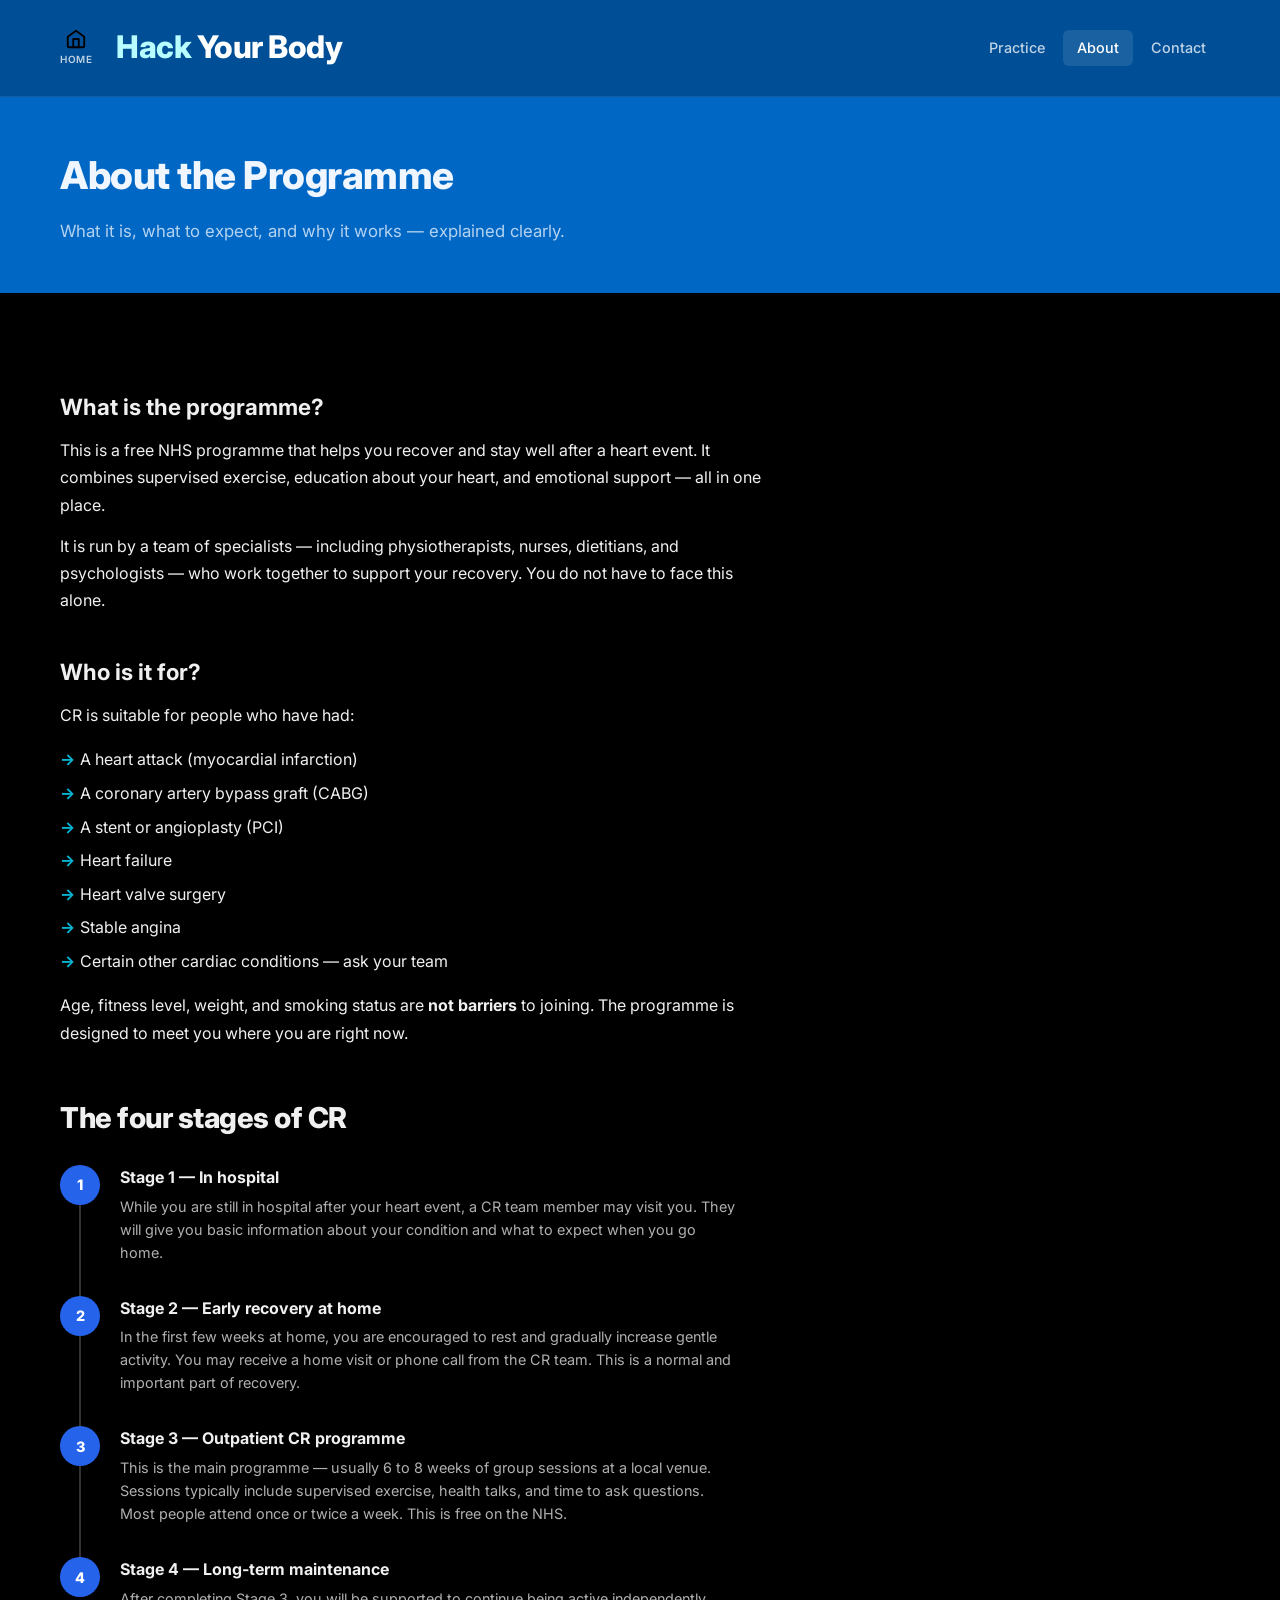
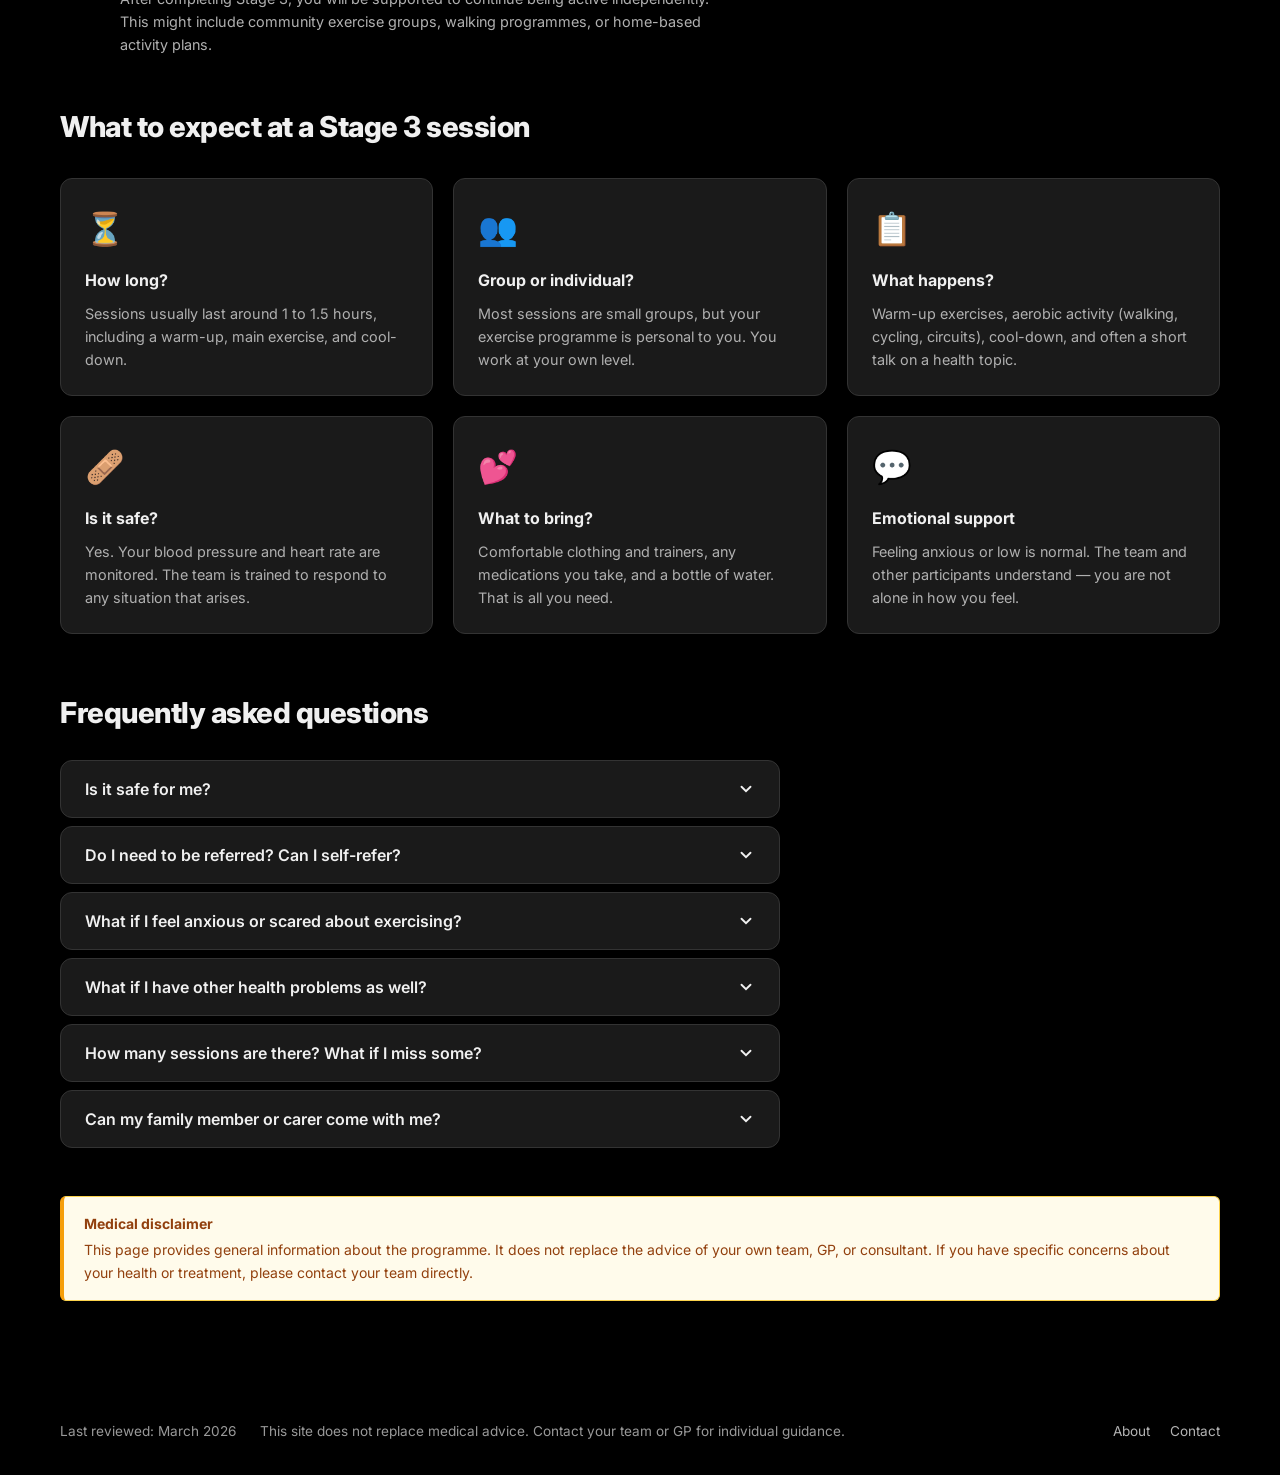
==== commit 32b69639: "Remove Myth Library from nav on all pages Co-Authored-By: Claude Sonnet 4.6 <noreply@anthropic.com>" ====
--- a/about.html
+++ b/about.html
@@ -18,7 +18,6 @@
       </a>
       <a href="index.html" class="logo"><span>Hack</span> Your Body</a>
       <nav aria-label="Main navigation">
-        <a href="library.html">Myth Library</a>
         <a href="practice.html">Practice</a>
         <a href="about.html">About</a>
         <a href="contact.html">Contact</a>
@@ -255,7 +254,6 @@
         <span>This site does not replace medical advice. Contact your team or GP for individual guidance.</span>
       </div>
       <div class="footer-links">
-        <a href="library.html">Myth Library</a>
         <a href="about.html">About</a>
         <a href="contact.html">Contact</a>
       </div>
--- a/css/style.css
+++ b/css/style.css
@@ -114,7 +114,6 @@
   flex-direction: column;
   align-items: center;
   gap: 2px;
-  color: #000;
   text-decoration: none;
   font-size: 0.62rem;
   font-weight: 600;
@@ -122,9 +121,10 @@
   text-transform: uppercase;
   flex-shrink: 0;
   transition: opacity 0.2s;
-}
-.home-icon-btn:hover { opacity: 0.7; }
-.home-icon-btn svg { width: 22px; height: 22px; }
+  color: rgba(255,255,255,.75);
+}
+.home-icon-btn:hover { opacity: 0.8; }
+.home-icon-btn svg { width: 22px; height: 22px; color: #000; }
 
 /* ─── Desktop Header ─────────────────────────────── */
 .site-header {
@@ -139,11 +139,11 @@
 .site-header .container {
   display: flex;
   align-items: center;
-  height: 80px;
+  height: 96px;
   gap: 24px;
 }
 .logo {
-  font-size: 1.45rem;
+  font-size: 1.95rem;
   font-weight: 800;
   color: #fff;
   letter-spacing: -0.5px;
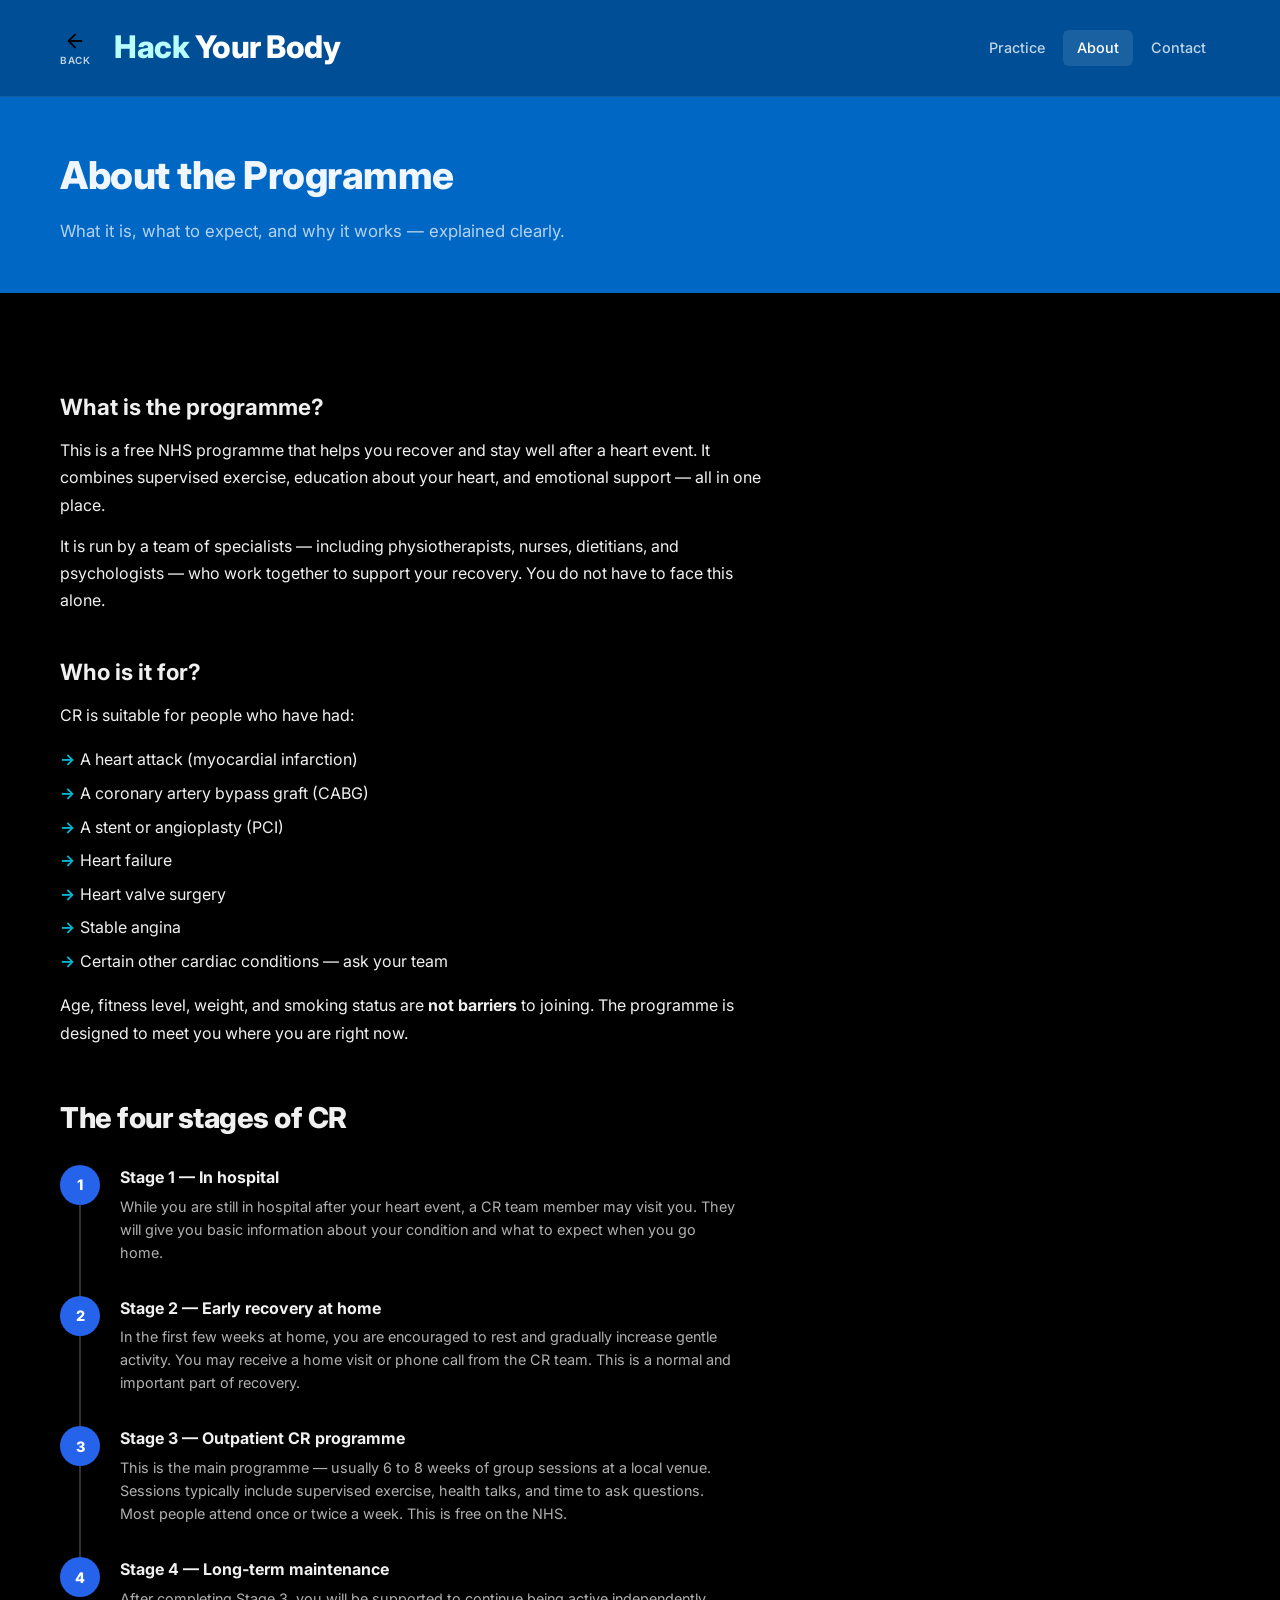
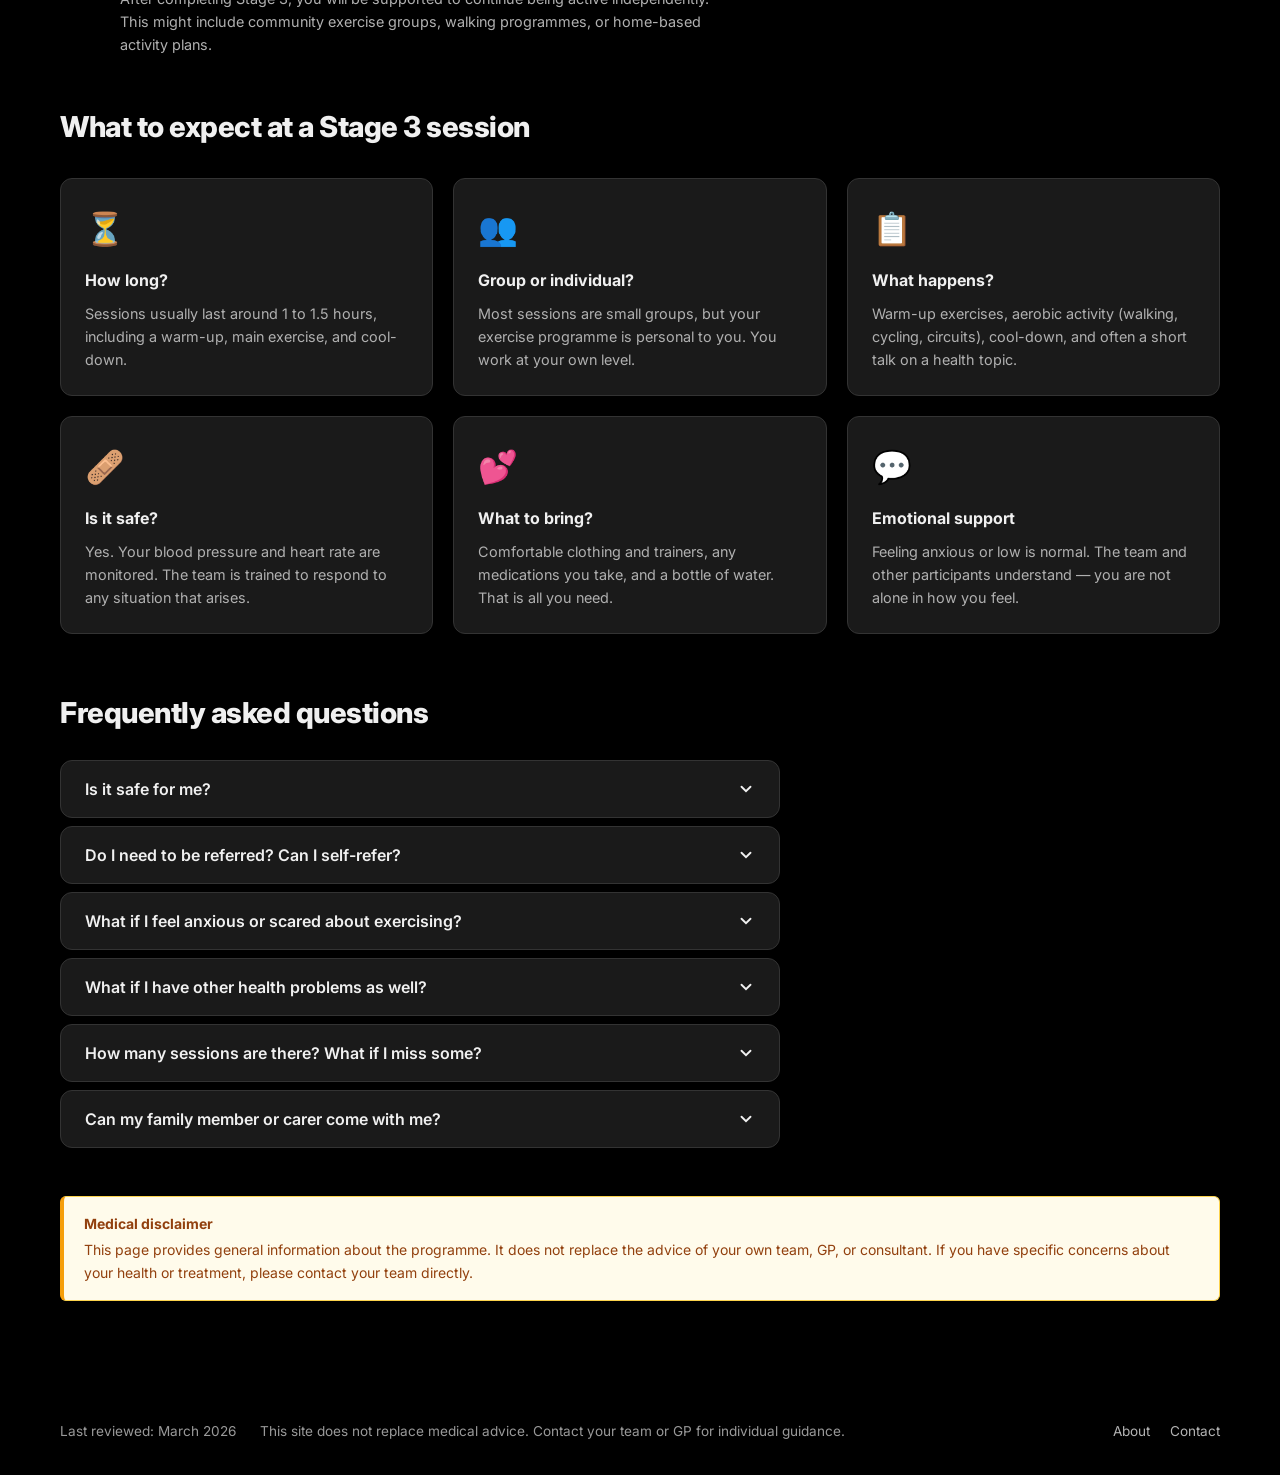
==== commit e06da3b8: "Replace home button with working back button on all pages Co-Authored-By: Claude Sonnet 4.6 <noreply" ====
--- a/about.html
+++ b/about.html
@@ -12,10 +12,10 @@
   <!-- Desktop header -->
   <header class="site-header">
     <div class="container">
-      <a href="index.html" class="home-icon-btn" aria-label="Home">
-        <svg viewBox="0 0 24 24" fill="none" stroke="currentColor" stroke-width="2" stroke-linecap="round" stroke-linejoin="round" aria-hidden="true"><path d="M3 9.5L12 3l9 6.5V20a1 1 0 01-1 1H4a1 1 0 01-1-1z"/><path d="M9 21V12h6v9"/></svg>
-        Home
-      </a>
+      <button class="back-btn" onclick="history.back()" aria-label="Go back">
+        <svg viewBox="0 0 24 24" fill="none" stroke="currentColor" stroke-width="2" stroke-linecap="round" stroke-linejoin="round" aria-hidden="true"><path d="M19 12H5M12 5l-7 7 7 7"/></svg>
+        Back
+      </button>
       <a href="index.html" class="logo"><span>Hack</span> Your Body</a>
       <nav aria-label="Main navigation">
         <a href="practice.html">Practice</a>
--- a/css/style.css
+++ b/css/style.css
@@ -109,12 +109,16 @@
 .btn-ghost:hover { background: var(--color-border); text-decoration: none; }
 
 /* ─── Home icon button ───────────────────────────── */
-.home-icon-btn {
+.back-btn {
   display: flex;
   flex-direction: column;
   align-items: center;
   gap: 2px;
-  text-decoration: none;
+  background: none;
+  border: none;
+  padding: 0;
+  cursor: pointer;
+  font-family: inherit;
   font-size: 0.62rem;
   font-weight: 600;
   letter-spacing: 0.6px;
@@ -123,8 +127,8 @@
   transition: opacity 0.2s;
   color: rgba(255,255,255,.75);
 }
-.home-icon-btn:hover { opacity: 0.8; }
-.home-icon-btn svg { width: 22px; height: 22px; color: #000; }
+.back-btn:hover { opacity: 0.8; }
+.back-btn svg { width: 22px; height: 22px; color: #000; }
 
 /* ─── Desktop Header ─────────────────────────────── */
 .site-header {
@@ -272,6 +276,67 @@
 .abbr-item:nth-child(2):hover, .abbr-item:nth-child(2).tapped { background: rgba(180,100,255,0.22); border-color: rgba(180,100,255,0.7); }
 .abbr-item:nth-child(3):hover, .abbr-item:nth-child(3).tapped { background: rgba(255,160,30,0.22);  border-color: rgba(255,160,30,0.7); }
 .abbr-item.tapped .abbr-body { max-height: 120px; padding: 0 16px 12px; }
+
+/* ─── Carousel headings ─────────────────── */
+.carousel-heading {
+  font-size: 1.1rem;
+  font-weight: 700;
+  color: #f0f0f0;
+  letter-spacing: 0.5px;
+  text-transform: uppercase;
+  margin: 0 0 12px 54px;
+  padding-left: 12px;
+  border-left: 3px solid #7DF9FF;
+}
+
+/* ─── Carousel rows ─────────────────────── */
+.carousel-row {
+  display: flex;
+  align-items: center;
+  gap: 12px;
+  margin-bottom: 32px;
+}
+.carousel-overflow {
+  flex: 1;
+  overflow: hidden;
+}
+.carousel-track {
+  display: flex;
+  gap: 20px;
+  transition: transform 0.38s cubic-bezier(0.4, 0, 0.2, 1);
+}
+.carousel-track .nav-hub-card {
+  flex: 0 0 calc((100% - 40px) / 3);
+  min-width: 0;
+}
+.carousel-btn {
+  flex-shrink: 0;
+  width: 42px;
+  height: 42px;
+  border-radius: 50%;
+  background: #1a1a1a;
+  border: 2px solid #333;
+  color: #f0f0f0;
+  font-size: 1.4rem;
+  line-height: 1;
+  cursor: pointer;
+  transition: border-color 0.2s, background 0.2s;
+  display: flex;
+  align-items: center;
+  justify-content: center;
+}
+.carousel-btn:hover:not(:disabled) {
+  border-color: #7DF9FF;
+  background: #222;
+}
+.carousel-btn:disabled {
+  opacity: 0.25;
+  cursor: default;
+}
+@media (max-width: 700px) {
+  .carousel-track .nav-hub-card { flex: 0 0 calc(100% - 0px); }
+  .carousel-btn { width: 34px; height: 34px; font-size: 1.1rem; }
+}
 
 /* ─── Navigation Hub ────────────────────── */
 .nav-hub {
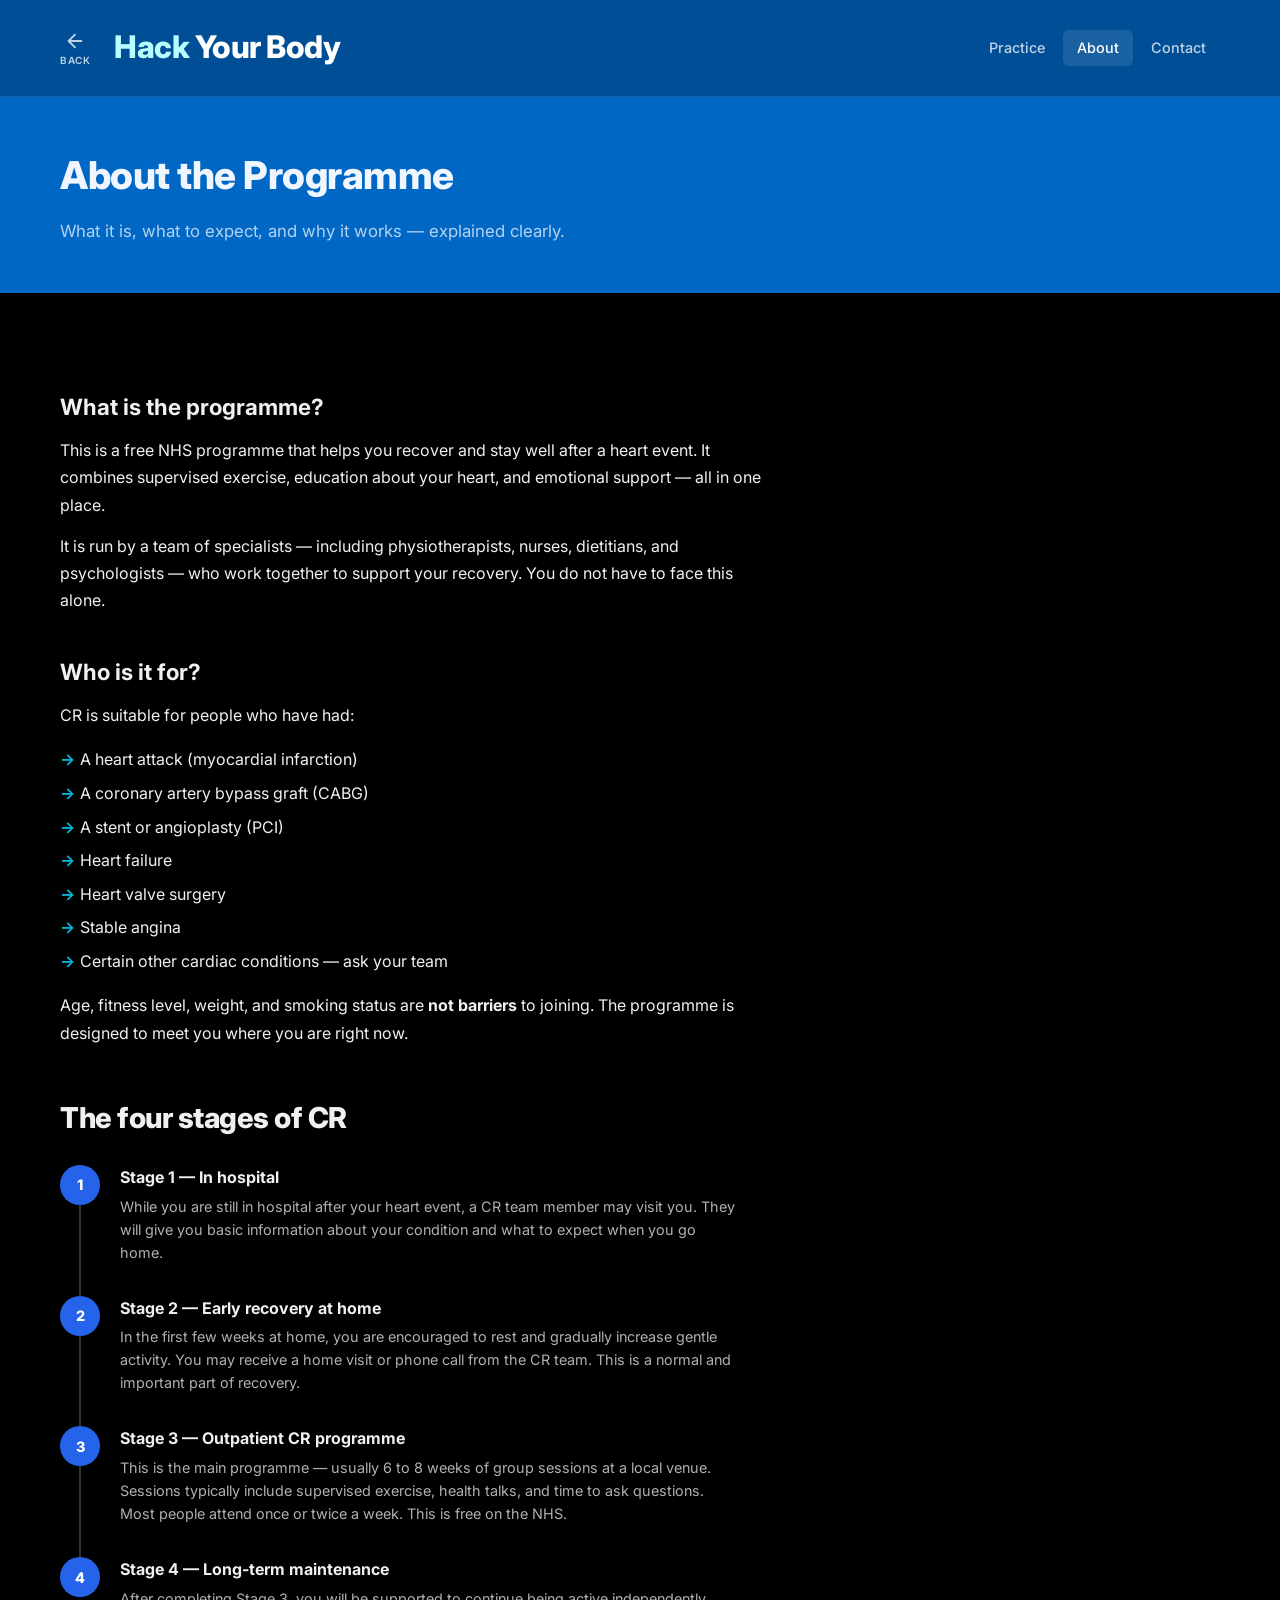
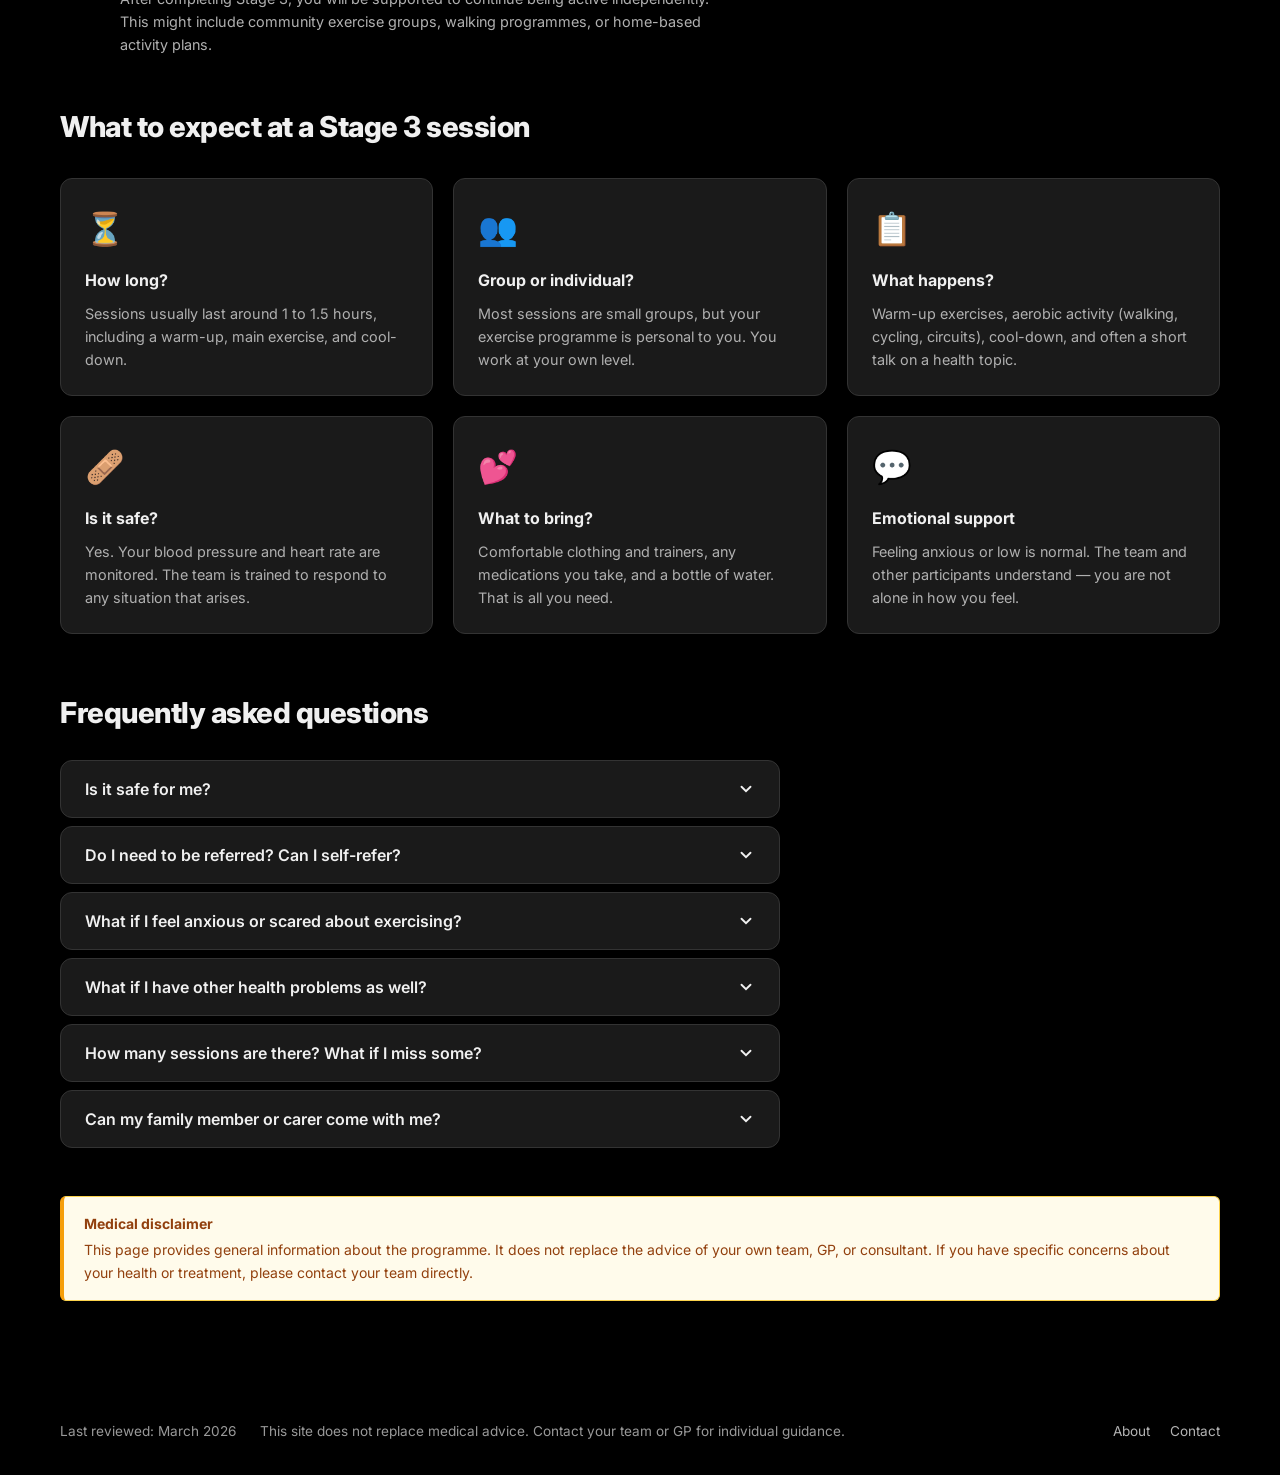
==== commit f896496b: "Replace Library with Practice in mobile bottom nav on all pages Co-Authored-By: Claude Sonnet 4.6 <n" ====
--- a/about.html
+++ b/about.html
@@ -268,12 +268,11 @@
       </svg>
       Home
     </a>
-    <a href="library.html">
-      <svg viewBox="0 0 24 24" fill="none" stroke="currentColor" stroke-width="2" stroke-linecap="round" stroke-linejoin="round" aria-hidden="true">
-        <rect x="3" y="3" width="7" height="7" rx="1"/><rect x="14" y="3" width="7" height="7" rx="1"/>
-        <rect x="3" y="14" width="7" height="7" rx="1"/><rect x="14" y="14" width="7" height="7" rx="1"/>
-      </svg>
-      Library
+    <a href="practice.html">
+      <svg viewBox="0 0 24 24" fill="none" stroke="currentColor" stroke-width="2" stroke-linecap="round" stroke-linejoin="round" aria-hidden="true">
+        <rect x="2" y="4" width="20" height="16" rx="2"/><path d="M12 9v6M9 12h6"/>
+      </svg>
+      Practice
     </a>
     <a href="about.html" class="active">
       <svg viewBox="0 0 24 24" fill="none" stroke="currentColor" stroke-width="2" stroke-linecap="round" stroke-linejoin="round" aria-hidden="true">
--- a/css/style.css
+++ b/css/style.css
@@ -128,7 +128,7 @@
   color: rgba(255,255,255,.75);
 }
 .back-btn:hover { opacity: 0.8; }
-.back-btn svg { width: 22px; height: 22px; color: #000; }
+.back-btn svg { width: 22px; height: 22px; }
 
 /* ─── Desktop Header ─────────────────────────────── */
 .site-header {
@@ -211,6 +211,19 @@
 }
 
 
+/* ─── Abbreviation tap hint (mobile only) ── */
+.abbr-hint-mobile {
+  display: none;
+  font-size: 0.75rem;
+  color: rgba(255,255,255,0.4);
+  text-align: center;
+  margin-top: 10px;
+  letter-spacing: 0.3px;
+}
+@media (max-width: 700px) {
+  .abbr-hint-mobile { display: block; }
+}
+
 /* ─── Abbreviation expanders ────────────── */
 .abbr-list {
   display: flex;
@@ -227,6 +240,7 @@
   border: 1px solid rgba(255,255,255,0.12);
   border-radius: 8px;
   overflow: hidden;
+  cursor: pointer;
 }
 .abbr-trigger {
   width: 100%;
@@ -1067,6 +1081,48 @@
 .footer-meta { display: flex; flex-wrap: wrap; gap: 12px 24px; }
 .footer-links { display: flex; gap: 20px; flex-wrap: wrap; }
 
+/* ─── Mobile nav toggle arrow ───────────────────────── */
+.mobile-nav-toggle {
+  display: none;
+  position: fixed;
+  left: 12px;
+  bottom: calc(var(--mobile-nav-h) + 8px);
+  z-index: 201;
+  height: 36px;
+  padding: 0 14px 0 10px;
+  gap: 6px;
+  border-radius: 99px;
+  background: #0068C4;
+  border: none;
+  color: #fff;
+  font-size: 0.72rem;
+  font-weight: 700;
+  letter-spacing: 0.4px;
+  text-transform: uppercase;
+  align-items: center;
+  justify-content: center;
+  cursor: pointer;
+  box-shadow: 0 2px 10px rgba(0,0,0,0.5);
+  transition: bottom 0.3s ease, background 0.2s;
+}
+.mobile-nav-toggle:active { background: #004F96; }
+.mobile-nav-toggle svg {
+  transition: transform 0.3s ease;
+  flex-shrink: 0;
+}
+.mobile-nav-toggle.nav-hidden {
+  bottom: 12px;
+  background: #333;
+}
+.mobile-nav-toggle.nav-hidden svg {
+  transform: rotate(180deg);
+}
+@media (max-width: 767px) {
+  .mobile-nav-toggle { display: flex; }
+  .mobile-nav { transition: transform 0.3s ease; }
+  .mobile-nav.hidden { transform: translateY(100%); }
+}
+
 /* ─── Mobile bottom nav ─────────────────────────────── */
 .mobile-nav {
   display: flex;
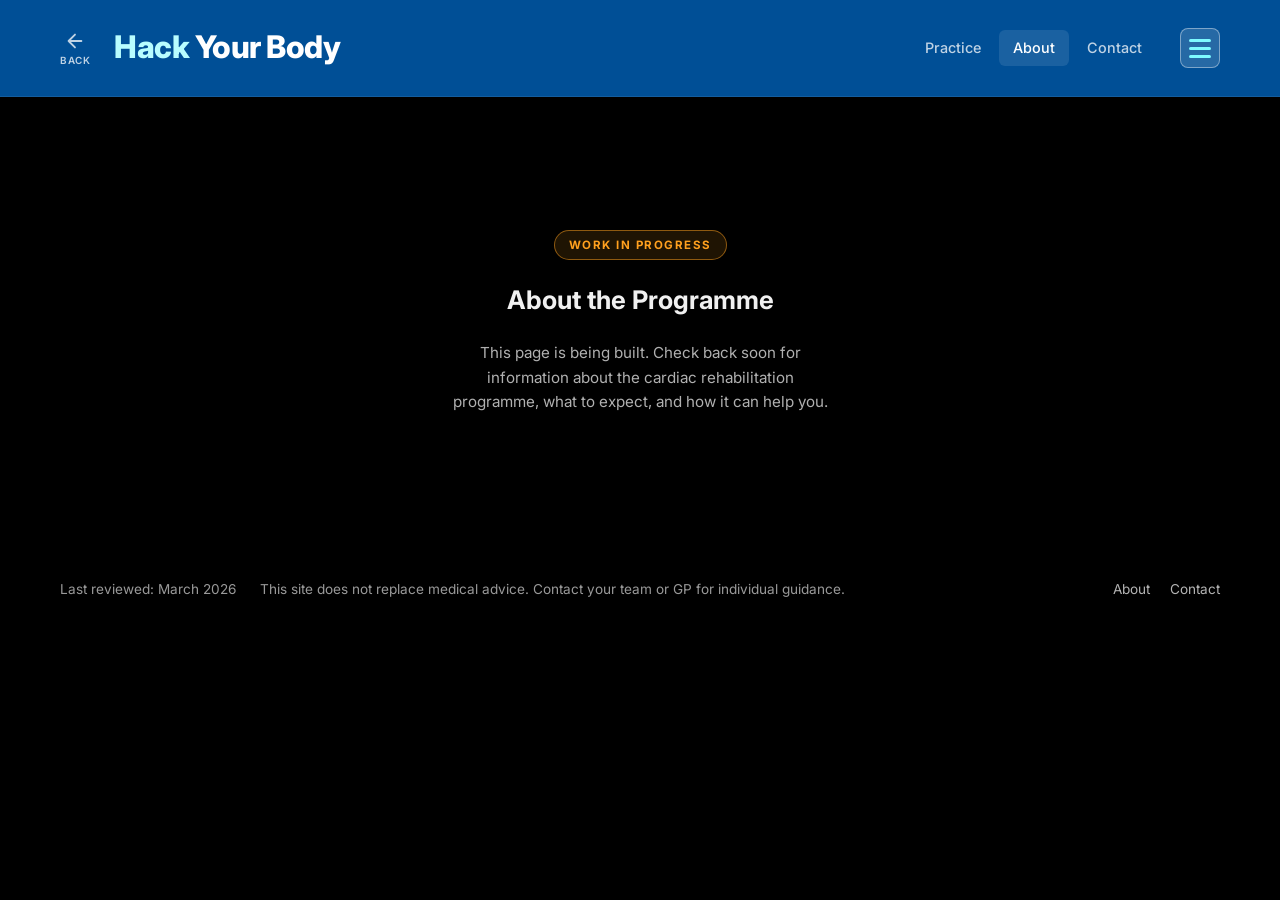
==== commit 333a4c19: "Replace About page content with work-in-progress placeholder Co-Authored-By: Claude Sonnet 4.6 <nore" ====
--- a/about.html
+++ b/about.html
@@ -3,9 +3,50 @@
 <head>
   <meta charset="UTF-8" />
   <meta name="viewport" content="width=device-width, initial-scale=1.0" />
-  <title>About the Programme | Hack Your Body: Fact vs Myth</title>
-  <meta name="description" content="What is the programme? What happens at sessions? Find clear, plain-English answers to your questions." />
+  <title>About | Hack Your Body: Fact vs Myth</title>
+  <meta name="description" content="About the programme — coming soon." />
   <link rel="stylesheet" href="css/style.css" />
+  <style>
+    .wip-wrap {
+      display: flex;
+      flex-direction: column;
+      align-items: center;
+      justify-content: center;
+      min-height: 50vh;
+      text-align: center;
+      gap: 20px;
+      padding: 60px 24px;
+    }
+    .wip-icon {
+      font-size: 3rem;
+      line-height: 1;
+    }
+    .wip-title {
+      font-size: 1.6rem;
+      font-weight: 700;
+      color: #f0f0f0;
+      margin: 0;
+    }
+    .wip-sub {
+      color: var(--color-muted);
+      font-size: 0.95rem;
+      max-width: 380px;
+      margin: 0;
+      line-height: 1.6;
+    }
+    .wip-badge {
+      display: inline-block;
+      background: rgba(255,160,30,0.12);
+      border: 1.5px solid rgba(255,160,30,0.5);
+      color: #ffa01e;
+      font-size: 0.72rem;
+      font-weight: 700;
+      letter-spacing: 1.5px;
+      text-transform: uppercase;
+      padding: 5px 14px;
+      border-radius: 99px;
+    }
+  </style>
 </head>
 <body>
 
@@ -19,231 +60,22 @@
       <a href="index.html" class="logo"><span>Hack</span> Your Body</a>
       <nav aria-label="Main navigation">
         <a href="practice.html">Practice</a>
-        <a href="about.html">About</a>
+        <a href="about.html" class="active">About</a>
         <a href="contact.html">Contact</a>
       </nav>
     </div>
   </header>
 
-  <!-- Page hero -->
-  <section class="page-hero">
+  <main>
     <div class="container">
-      <h1>About the Programme</h1>
-      <p>What it is, what to expect, and why it works — explained clearly.</p>
+      <div class="wip-wrap">
+        <span class="wip-badge">Work in Progress</span>
+        <p class="wip-title">About the Programme</p>
+        <p class="wip-sub">
+          This page is being built. Check back soon for information about the cardiac rehabilitation programme, what to expect, and how it can help you.
+        </p>
+      </div>
     </div>
-  </section>
-
-  <main>
-    <section class="section">
-      <div class="container">
-
-        <article class="prose">
-          <h2>What is the programme?</h2>
-          <p>
-            This is a free NHS programme that helps you recover and stay well after a heart event.
-            It combines supervised exercise, education about your heart, and emotional support — all in one place.
-          </p>
-          <p>
-            It is run by a team of specialists — including physiotherapists, nurses, dietitians, and psychologists —
-            who work together to support your recovery. You do not have to face this alone.
-          </p>
-
-          <h2>Who is it for?</h2>
-          <p>CR is suitable for people who have had:</p>
-          <ul>
-            <li>A heart attack (myocardial infarction)</li>
-            <li>A coronary artery bypass graft (CABG)</li>
-            <li>A stent or angioplasty (PCI)</li>
-            <li>Heart failure</li>
-            <li>Heart valve surgery</li>
-            <li>Stable angina</li>
-            <li>Certain other cardiac conditions — ask your team</li>
-          </ul>
-          <p>
-            Age, fitness level, weight, and smoking status are <strong>not barriers</strong> to joining.
-            The programme is designed to meet you where you are right now.
-          </p>
-        </article>
-
-        <!-- Stages timeline -->
-        <h2 class="section-title" style="margin: 48px 0 24px;">The four stages of CR</h2>
-        <div class="stages" role="list">
-          <div class="stage-item" role="listitem">
-            <div class="stage-num" aria-hidden="true">1</div>
-            <div class="stage-body">
-              <h3>Stage 1 — In hospital</h3>
-              <p>
-                While you are still in hospital after your heart event, a CR team member may visit you.
-                They will give you basic information about your condition and what to expect when you go home.
-              </p>
-            </div>
-          </div>
-          <div class="stage-item" role="listitem">
-            <div class="stage-num" aria-hidden="true">2</div>
-            <div class="stage-body">
-              <h3>Stage 2 — Early recovery at home</h3>
-              <p>
-                In the first few weeks at home, you are encouraged to rest and gradually increase gentle activity.
-                You may receive a home visit or phone call from the CR team. This is a normal and important part of recovery.
-              </p>
-            </div>
-          </div>
-          <div class="stage-item" role="listitem">
-            <div class="stage-num" aria-hidden="true">3</div>
-            <div class="stage-body">
-              <h3>Stage 3 — Outpatient CR programme</h3>
-              <p>
-                This is the main programme — usually 6 to 8 weeks of group sessions at a local venue.
-                Sessions typically include supervised exercise, health talks, and time to ask questions.
-                Most people attend once or twice a week. This is free on the NHS.
-              </p>
-            </div>
-          </div>
-          <div class="stage-item" role="listitem">
-            <div class="stage-num" aria-hidden="true">4</div>
-            <div class="stage-body">
-              <h3>Stage 4 — Long-term maintenance</h3>
-              <p>
-                After completing Stage 3, you will be supported to continue being active independently.
-                This might include community exercise groups, walking programmes, or home-based activity plans.
-              </p>
-            </div>
-          </div>
-        </div>
-
-        <!-- What to expect -->
-        <h2 class="section-title" style="margin: 48px 0 24px;">What to expect at a Stage 3 session</h2>
-        <div class="info-grid">
-          <div class="info-card">
-            <div class="info-card-icon">&#9203;</div>
-            <h3>How long?</h3>
-            <p>Sessions usually last around 1 to 1.5 hours, including a warm-up, main exercise, and cool-down.</p>
-          </div>
-          <div class="info-card">
-            <div class="info-card-icon">&#128101;</div>
-            <h3>Group or individual?</h3>
-            <p>Most sessions are small groups, but your exercise programme is personal to you. You work at your own level.</p>
-          </div>
-          <div class="info-card">
-            <div class="info-card-icon">&#128203;</div>
-            <h3>What happens?</h3>
-            <p>Warm-up exercises, aerobic activity (walking, cycling, circuits), cool-down, and often a short talk on a health topic.</p>
-          </div>
-          <div class="info-card">
-            <div class="info-card-icon">&#129657;</div>
-            <h3>Is it safe?</h3>
-            <p>Yes. Your blood pressure and heart rate are monitored. The team is trained to respond to any situation that arises.</p>
-          </div>
-          <div class="info-card">
-            <div class="info-card-icon">&#128149;</div>
-            <h3>What to bring?</h3>
-            <p>Comfortable clothing and trainers, any medications you take, and a bottle of water. That is all you need.</p>
-          </div>
-          <div class="info-card">
-            <div class="info-card-icon">&#128172;</div>
-            <h3>Emotional support</h3>
-            <p>Feeling anxious or low is normal. The team and other participants understand — you are not alone in how you feel.</p>
-          </div>
-        </div>
-
-        <!-- FAQs -->
-        <h2 class="section-title" style="margin: 56px 0 24px;">Frequently asked questions</h2>
-        <div class="faq-list" role="list">
-
-          <div class="faq-item" role="listitem">
-            <button class="faq-question" aria-expanded="false" aria-controls="faq1">
-              Is it safe for me?
-              <svg class="chevron" width="18" height="18" viewBox="0 0 24 24" fill="none" stroke="currentColor" stroke-width="2.5" stroke-linecap="round" aria-hidden="true">
-                <path d="M6 9l6 6 6-6"/>
-              </svg>
-            </button>
-            <div class="faq-answer" id="faq1" role="region">
-              Yes, for almost everyone. Before your first session you will have an individual assessment that checks your fitness,
-              medical history, and any risk factors. The exercise programme is then designed specifically for you.
-              The team monitors you at every session. Serious events during CR are extremely rare.
-            </div>
-          </div>
-
-          <div class="faq-item" role="listitem">
-            <button class="faq-question" aria-expanded="false" aria-controls="faq2">
-              Do I need to be referred? Can I self-refer?
-              <svg class="chevron" width="18" height="18" viewBox="0 0 24 24" fill="none" stroke="currentColor" stroke-width="2.5" stroke-linecap="round" aria-hidden="true">
-                <path d="M6 9l6 6 6-6"/>
-              </svg>
-            </button>
-            <div class="faq-answer" id="faq2" role="region">
-              Most people are referred automatically by the hospital after a cardiac event.
-              If you were not referred, or if some time has passed, you can ask your GP, cardiologist, or cardiac nurse to refer you.
-              In some areas self-referral is possible — contact us to find out.
-            </div>
-          </div>
-
-          <div class="faq-item" role="listitem">
-            <button class="faq-question" aria-expanded="false" aria-controls="faq3">
-              What if I feel anxious or scared about exercising?
-              <svg class="chevron" width="18" height="18" viewBox="0 0 24 24" fill="none" stroke="currentColor" stroke-width="2.5" stroke-linecap="round" aria-hidden="true">
-                <path d="M6 9l6 6 6-6"/>
-              </svg>
-            </button>
-            <div class="faq-answer" id="faq3" role="region">
-              This is one of the most common feelings people have before starting — and the team fully expects it.
-              Tell your team how you feel at your first appointment. They will work at your pace, explain exactly what is happening,
-              and support you every step of the way. Many people who were very anxious at the start find it to be life-changing.
-            </div>
-          </div>
-
-          <div class="faq-item" role="listitem">
-            <button class="faq-question" aria-expanded="false" aria-controls="faq4">
-              What if I have other health problems as well?
-              <svg class="chevron" width="18" height="18" viewBox="0 0 24 24" fill="none" stroke="currentColor" stroke-width="2.5" stroke-linecap="round" aria-hidden="true">
-                <path d="M6 9l6 6 6-6"/>
-              </svg>
-            </button>
-            <div class="faq-answer" id="faq4" role="region">
-              The team are experienced in working with people who have multiple health conditions — such as diabetes,
-              arthritis, obesity, or lung disease. Your programme will be adapted to take all of your needs into account.
-              Just be honest about everything at your assessment.
-            </div>
-          </div>
-
-          <div class="faq-item" role="listitem">
-            <button class="faq-question" aria-expanded="false" aria-controls="faq5">
-              How many sessions are there? What if I miss some?
-              <svg class="chevron" width="18" height="18" viewBox="0 0 24 24" fill="none" stroke="currentColor" stroke-width="2.5" stroke-linecap="round" aria-hidden="true">
-                <path d="M6 9l6 6 6-6"/>
-              </svg>
-            </button>
-            <div class="faq-answer" id="faq5" role="region">
-              Most Stage 3 programmes run for 6 to 8 weeks, typically one or two sessions per week.
-              If you miss sessions, do not give up — contact the team. Every session you attend provides benefit,
-              and partial attendance is far better than stopping completely.
-            </div>
-          </div>
-
-          <div class="faq-item" role="listitem">
-            <button class="faq-question" aria-expanded="false" aria-controls="faq6">
-              Can my family member or carer come with me?
-              <svg class="chevron" width="18" height="18" viewBox="0 0 24 24" fill="none" stroke="currentColor" stroke-width="2.5" stroke-linecap="round" aria-hidden="true">
-                <path d="M6 9l6 6 6-6"/>
-              </svg>
-            </button>
-            <div class="faq-answer" id="faq6" role="region">
-              Yes — family members and carers are welcome to attend with you, especially at the start.
-              Education sessions in particular are very helpful for people who support someone who has had a heart event.
-              Let the team know when you book.
-            </div>
-          </div>
-
-        </div>
-
-        <div class="disclaimer" role="note" style="margin-top:48px;">
-          <strong>Medical disclaimer</strong>
-          This page provides general information about the programme. It does not replace the advice of your own team, GP, or consultant.
-          If you have specific concerns about your health or treatment, please contact your team directly.
-        </div>
-
-      </div>
-    </section>
   </main>
 
   <!-- Footer -->
--- a/css/style.css
+++ b/css/style.css
@@ -195,6 +195,123 @@
   align-items: center;
   gap: 4px;
 }
+/* ─── Hamburger button ───────────────────────────── */
+.burger-btn {
+  display: flex;
+  flex-direction: column;
+  justify-content: center;
+  gap: 5px;
+  width: 40px;
+  height: 40px;
+  padding: 8px;
+  background: rgba(255,255,255,0.15);
+  border: 1.5px solid rgba(255,255,255,0.4);
+  cursor: pointer;
+  flex-shrink: 0;
+  border-radius: 8px;
+  transition: background 0.2s, border-color 0.2s;
+}
+.burger-btn:hover { background: rgba(255,255,255,0.25); border-color: rgba(255,255,255,0.7); }
+.burger-btn span {
+  display: block;
+  width: 100%;
+  height: 3px;
+  background: #7DF9FF;
+  border-radius: 2px;
+  transition: transform 0.3s, opacity 0.3s, width 0.3s;
+  transform-origin: center;
+}
+.burger-btn.open span:nth-child(1) { transform: translateY(7px) rotate(45deg); }
+.burger-btn.open span:nth-child(2) { opacity: 0; transform: scaleX(0); }
+.burger-btn.open span:nth-child(3) { transform: translateY(-7px) rotate(-45deg); }
+
+/* ─── Slide-out menu ─────────────────────────────── */
+.menu-backdrop {
+  display: none;
+  position: fixed;
+  inset: 0;
+  background: rgba(0,0,0,0.5);
+  z-index: 300;
+  backdrop-filter: blur(2px);
+  -webkit-backdrop-filter: blur(2px);
+}
+.menu-backdrop.open { display: block; }
+.slide-menu {
+  position: fixed;
+  top: 0;
+  right: 0;
+  bottom: 0;
+  width: 280px;
+  max-width: 85vw;
+  background: #0d0d0d;
+  border-left: 1px solid #222;
+  z-index: 301;
+  transform: translateX(100%);
+  transition: transform 0.32s cubic-bezier(0.4,0,0.2,1);
+  display: flex;
+  flex-direction: column;
+  overflow-y: auto;
+  padding: 0 0 40px;
+}
+.slide-menu.open { transform: translateX(0); }
+.slide-menu-header {
+  display: flex;
+  align-items: center;
+  justify-content: space-between;
+  padding: 20px 20px 16px;
+  border-bottom: 1px solid #1e1e1e;
+  position: sticky;
+  top: 0;
+  background: #0d0d0d;
+  z-index: 1;
+}
+.slide-menu-title {
+  font-size: 0.75rem;
+  font-weight: 700;
+  letter-spacing: 1px;
+  text-transform: uppercase;
+  color: #555;
+}
+.slide-menu-close {
+  background: none;
+  border: none;
+  color: #888;
+  font-size: 1.4rem;
+  cursor: pointer;
+  line-height: 1;
+  padding: 4px;
+}
+.slide-menu-close:hover { color: #fff; }
+.menu-section {
+  padding: 20px 20px 8px;
+}
+.menu-section-label {
+  font-size: 0.68rem;
+  font-weight: 700;
+  letter-spacing: 1.2px;
+  text-transform: uppercase;
+  color: #444;
+  margin-bottom: 8px;
+  padding-left: 4px;
+}
+.menu-link {
+  display: flex;
+  align-items: center;
+  gap: 12px;
+  padding: 11px 12px;
+  border-radius: 8px;
+  color: rgba(255,255,255,0.75);
+  text-decoration: none;
+  font-size: 0.95rem;
+  font-weight: 500;
+  transition: background 0.15s, color 0.15s;
+  margin-bottom: 2px;
+}
+.menu-link:hover { background: #1a1a1a; color: #fff; }
+.menu-link.active { color: #7DF9FF; background: rgba(125,249,255,0.07); }
+.menu-link-icon { font-size: 1.1rem; width: 24px; text-align: center; flex-shrink: 0; }
+.menu-divider { height: 1px; background: #1a1a1a; margin: 8px 20px; }
+
 .site-header nav a {
   color: rgba(255,255,255,.75);
   font-size: 0.9rem;
@@ -271,9 +388,19 @@
   padding: 0 16px;
 }
 .abbr-item:hover .abbr-body {
-  max-height: 120px;
+  max-height: 160px;
   padding: 0 16px 12px;
 }
+.abbr-more {
+  display: inline-block;
+  margin-top: 4px;
+  font-size: 0.78rem;
+  font-weight: 700;
+  color: #7DF9FF;
+  text-decoration: none;
+  letter-spacing: 0.3px;
+}
+.abbr-more:hover { text-decoration: underline; }
 .abbr-item:nth-child(1) {
   background: rgba(52,211,153,0.12);
   border-color: rgba(52,211,153,0.45);
@@ -289,7 +416,7 @@
 .abbr-item:nth-child(1):hover, .abbr-item:nth-child(1).tapped { background: rgba(52,211,153,0.22);  border-color: rgba(52,211,153,0.7); }
 .abbr-item:nth-child(2):hover, .abbr-item:nth-child(2).tapped { background: rgba(180,100,255,0.22); border-color: rgba(180,100,255,0.7); }
 .abbr-item:nth-child(3):hover, .abbr-item:nth-child(3).tapped { background: rgba(255,160,30,0.22);  border-color: rgba(255,160,30,0.7); }
-.abbr-item.tapped .abbr-body { max-height: 120px; padding: 0 16px 12px; }
+.abbr-item.tapped .abbr-body { max-height: 160px; padding: 0 16px 12px; }
 
 /* ─── Carousel headings ─────────────────── */
 .carousel-heading {
@@ -313,6 +440,8 @@
 .carousel-overflow {
   flex: 1;
   overflow: hidden;
+  padding-top: 8px;
+  margin-top: -8px;
 }
 .carousel-track {
   display: flex;
@@ -407,6 +536,11 @@
 .nav-hub-img-text {
   color: #666;
   font-size: 0.85rem;
+}
+.nav-hub-img-placeholder svg {
+  display: block;
+  width: 100%;
+  height: 100%;
 }
 .nav-hub-icon {
   flex: 1;
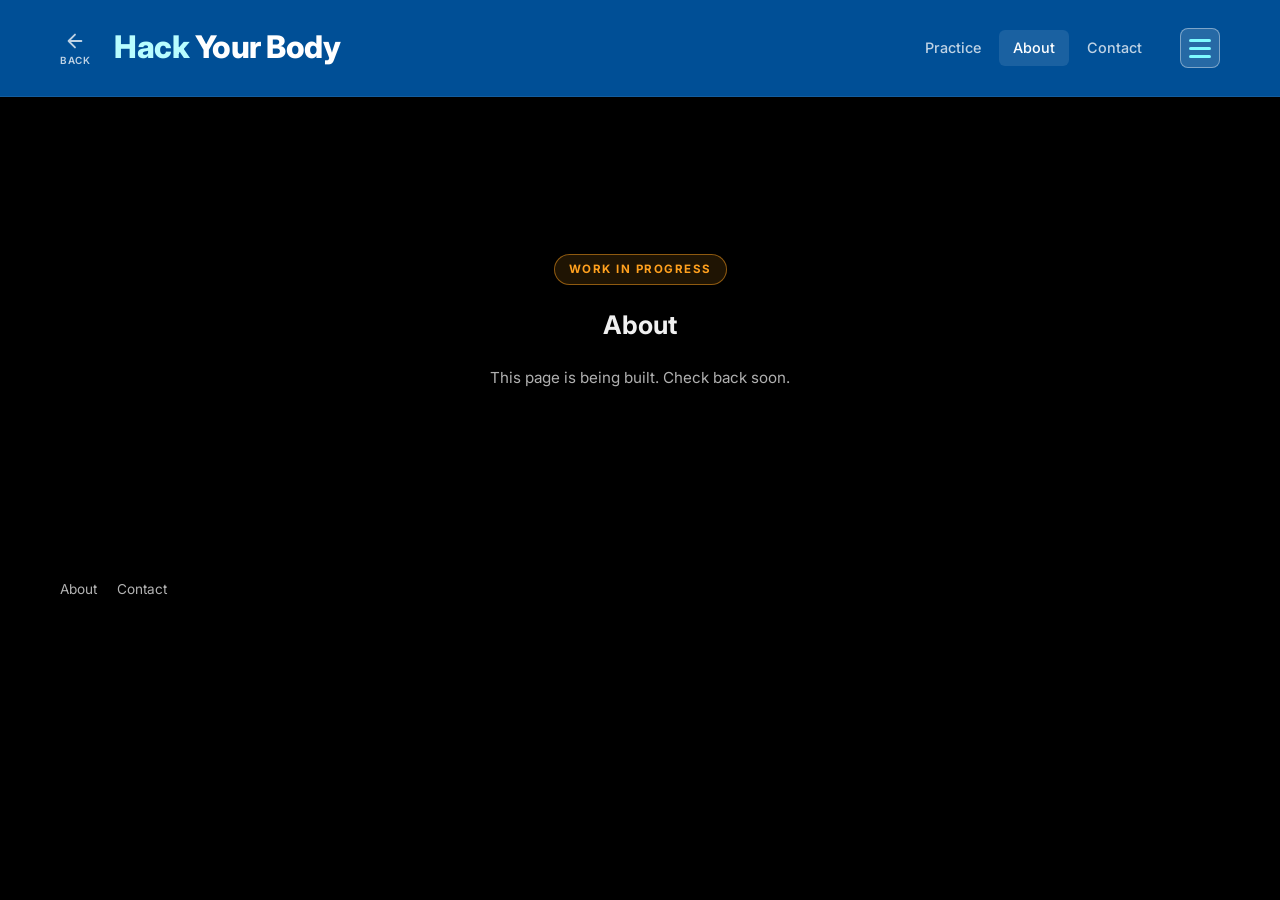
==== commit 6dff808b: "Replace About and Contact pages with WIP placeholders; remove all old content Co-Authored-By: Claude" ====
--- a/about.html
+++ b/about.html
@@ -4,7 +4,6 @@
   <meta charset="UTF-8" />
   <meta name="viewport" content="width=device-width, initial-scale=1.0" />
   <title>About | Hack Your Body: Fact vs Myth</title>
-  <meta name="description" content="About the programme — coming soon." />
   <link rel="stylesheet" href="css/style.css" />
   <style>
     .wip-wrap {
@@ -16,23 +15,6 @@
       text-align: center;
       gap: 20px;
       padding: 60px 24px;
-    }
-    .wip-icon {
-      font-size: 3rem;
-      line-height: 1;
-    }
-    .wip-title {
-      font-size: 1.6rem;
-      font-weight: 700;
-      color: #f0f0f0;
-      margin: 0;
-    }
-    .wip-sub {
-      color: var(--color-muted);
-      font-size: 0.95rem;
-      max-width: 380px;
-      margin: 0;
-      line-height: 1.6;
     }
     .wip-badge {
       display: inline-block;
@@ -46,11 +28,12 @@
       padding: 5px 14px;
       border-radius: 99px;
     }
+    .wip-title { font-size: 1.6rem; font-weight: 700; color: #f0f0f0; margin: 0; }
+    .wip-sub { color: var(--color-muted); font-size: 0.95rem; max-width: 380px; margin: 0; line-height: 1.6; }
   </style>
 </head>
 <body>
 
-  <!-- Desktop header -->
   <header class="site-header">
     <div class="container">
       <button class="back-btn" onclick="history.back()" aria-label="Go back">
@@ -70,21 +53,14 @@
     <div class="container">
       <div class="wip-wrap">
         <span class="wip-badge">Work in Progress</span>
-        <p class="wip-title">About the Programme</p>
-        <p class="wip-sub">
-          This page is being built. Check back soon for information about the cardiac rehabilitation programme, what to expect, and how it can help you.
-        </p>
+        <p class="wip-title">About</p>
+        <p class="wip-sub">This page is being built. Check back soon.</p>
       </div>
     </div>
   </main>
 
-  <!-- Footer -->
   <footer class="site-footer">
     <div class="container">
-      <div class="footer-meta">
-        <span>Last reviewed: March 2026</span>
-        <span>This site does not replace medical advice. Contact your team or GP for individual guidance.</span>
-      </div>
       <div class="footer-links">
         <a href="about.html">About</a>
         <a href="contact.html">Contact</a>
@@ -92,34 +68,6 @@
     </div>
   </footer>
 
-  <!-- Mobile bottom nav -->
-  <nav class="mobile-nav" aria-label="Mobile navigation">
-    <a href="index.html">
-      <svg viewBox="0 0 24 24" fill="none" stroke="currentColor" stroke-width="2" stroke-linecap="round" stroke-linejoin="round" aria-hidden="true">
-        <path d="M3 9.5L12 3l9 6.5V20a1 1 0 01-1 1H4a1 1 0 01-1-1z"/><path d="M9 21V12h6v9"/>
-      </svg>
-      Home
-    </a>
-    <a href="practice.html">
-      <svg viewBox="0 0 24 24" fill="none" stroke="currentColor" stroke-width="2" stroke-linecap="round" stroke-linejoin="round" aria-hidden="true">
-        <rect x="2" y="4" width="20" height="16" rx="2"/><path d="M12 9v6M9 12h6"/>
-      </svg>
-      Practice
-    </a>
-    <a href="about.html" class="active">
-      <svg viewBox="0 0 24 24" fill="none" stroke="currentColor" stroke-width="2" stroke-linecap="round" stroke-linejoin="round" aria-hidden="true">
-        <circle cx="12" cy="12" r="10"/><path d="M12 8v4M12 16h.01"/>
-      </svg>
-      About
-    </a>
-    <a href="contact.html">
-      <svg viewBox="0 0 24 24" fill="none" stroke="currentColor" stroke-width="2" stroke-linecap="round" stroke-linejoin="round" aria-hidden="true">
-        <path d="M22 16.92v3a2 2 0 01-2.18 2 19.8 19.8 0 01-8.63-3.07A19.5 19.5 0 013.07 9.8a19.8 19.8 0 01-3.07-8.67A2 2 0 012 1h3a2 2 0 012 1.72c.127.96.361 1.903.7 2.81a2 2 0 01-.45 2.11L6.09 8.91a16 16 0 006 6l1.27-1.27a2 2 0 012.11-.45c.907.339 1.85.573 2.81.7A2 2 0 0122 16.92z"/>
-      </svg>
-      Contact
-    </a>
-  </nav>
-
   <script src="js/app.js"></script>
 </body>
 </html>
--- a/css/style.css
+++ b/css/style.css
@@ -34,7 +34,6 @@
   --shadow-lg:       0 10px 40px rgba(0,0,0,.14);
   --transition:      0.2s ease;
   --max-width:       1200px;
-  --mobile-nav-h:    68px;
 }
 
 /* ─── Reset ─────────────────────────────── */
@@ -45,7 +44,7 @@
   background: var(--color-bg);
   color: var(--color-text);
   line-height: 1.6;
-  padding-bottom: calc(var(--mobile-nav-h) + 8px);
+  padding-bottom: 0;
 }
 img { max-width: 100%; display: block; }
 a { color: var(--color-primary); text-decoration: none; }
@@ -1201,7 +1200,7 @@
   color: rgba(255,255,255,.6);
   font-size: 0.85rem;
   padding: 32px 0;
-  margin-bottom: var(--mobile-nav-h);
+  margin-bottom: 0;
 }
 .site-footer .container {
   display: flex;
@@ -1215,80 +1214,6 @@
 .footer-meta { display: flex; flex-wrap: wrap; gap: 12px 24px; }
 .footer-links { display: flex; gap: 20px; flex-wrap: wrap; }
 
-/* ─── Mobile nav toggle arrow ───────────────────────── */
-.mobile-nav-toggle {
-  display: none;
-  position: fixed;
-  left: 12px;
-  bottom: calc(var(--mobile-nav-h) + 8px);
-  z-index: 201;
-  height: 36px;
-  padding: 0 14px 0 10px;
-  gap: 6px;
-  border-radius: 99px;
-  background: #0068C4;
-  border: none;
-  color: #fff;
-  font-size: 0.72rem;
-  font-weight: 700;
-  letter-spacing: 0.4px;
-  text-transform: uppercase;
-  align-items: center;
-  justify-content: center;
-  cursor: pointer;
-  box-shadow: 0 2px 10px rgba(0,0,0,0.5);
-  transition: bottom 0.3s ease, background 0.2s;
-}
-.mobile-nav-toggle:active { background: #004F96; }
-.mobile-nav-toggle svg {
-  transition: transform 0.3s ease;
-  flex-shrink: 0;
-}
-.mobile-nav-toggle.nav-hidden {
-  bottom: 12px;
-  background: #333;
-}
-.mobile-nav-toggle.nav-hidden svg {
-  transform: rotate(180deg);
-}
-@media (max-width: 767px) {
-  .mobile-nav-toggle { display: flex; }
-  .mobile-nav { transition: transform 0.3s ease; }
-  .mobile-nav.hidden { transform: translateY(100%); }
-}
-
-/* ─── Mobile bottom nav ─────────────────────────────── */
-.mobile-nav {
-  display: flex;
-  position: fixed;
-  bottom: 0;
-  left: 0;
-  right: 0;
-  height: var(--mobile-nav-h);
-  background: var(--color-hero-bg);
-  border-top: 1px solid rgba(255,255,255,.1);
-  z-index: 200;
-  box-shadow: 0 -4px 20px rgba(0,0,0,.2);
-}
-.mobile-nav a {
-  flex: 1;
-  display: flex;
-  flex-direction: column;
-  align-items: center;
-  justify-content: center;
-  gap: 4px;
-  color: rgba(255,255,255,.5);
-  font-size: 0.65rem;
-  font-weight: 600;
-  text-transform: uppercase;
-  letter-spacing: 0.5px;
-  text-decoration: none;
-  transition: color var(--transition);
-  padding-bottom: 4px;
-}
-.mobile-nav a svg { width: 22px; height: 22px; }
-.mobile-nav a.active,
-.mobile-nav a:hover { color: var(--color-accent); text-decoration: none; }
 
 /* ─── Library page extras ─────────────────────────────── */
 .library-controls {
@@ -1339,12 +1264,6 @@
 .share-btn.copied { color: var(--color-fact); border-color: var(--color-fact); }
 
 /* ─── Responsive desktop tweaks ─────────────────────────────── */
-@media (min-width: 768px) {
-  /* Hide mobile nav on tablet+ */
-  .mobile-nav { display: none; }
-  body { padding-bottom: 0; }
-  .site-footer { margin-bottom: 0; }
-}
 
 @media (max-width: 767px) {
   /* Collapse desktop header nav on mobile */
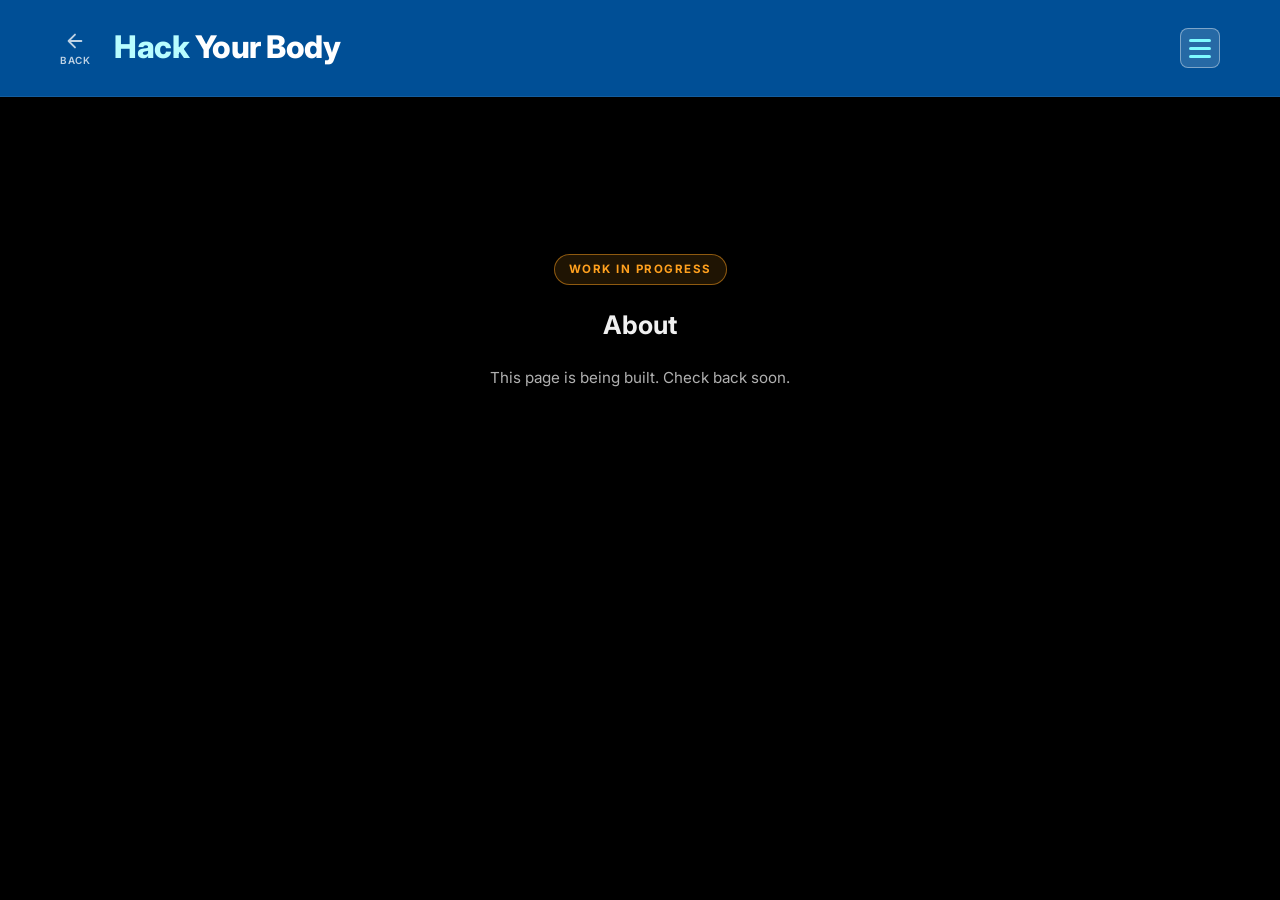
==== commit 5c6a985b: "Remove footer nav links and hamburger menu emojis Footer About/Contact links removed from all pages " ====
--- a/about.html
+++ b/about.html
@@ -41,11 +41,6 @@
         Back
       </button>
       <a href="index.html" class="logo"><span>Hack</span> Your Body</a>
-      <nav aria-label="Main navigation">
-        <a href="practice.html">Practice</a>
-        <a href="about.html" class="active">About</a>
-        <a href="contact.html">Contact</a>
-      </nav>
     </div>
   </header>
 
@@ -61,10 +56,6 @@
 
   <footer class="site-footer">
     <div class="container">
-      <div class="footer-links">
-        <a href="about.html">About</a>
-        <a href="contact.html">Contact</a>
-      </div>
     </div>
   </footer>
 
